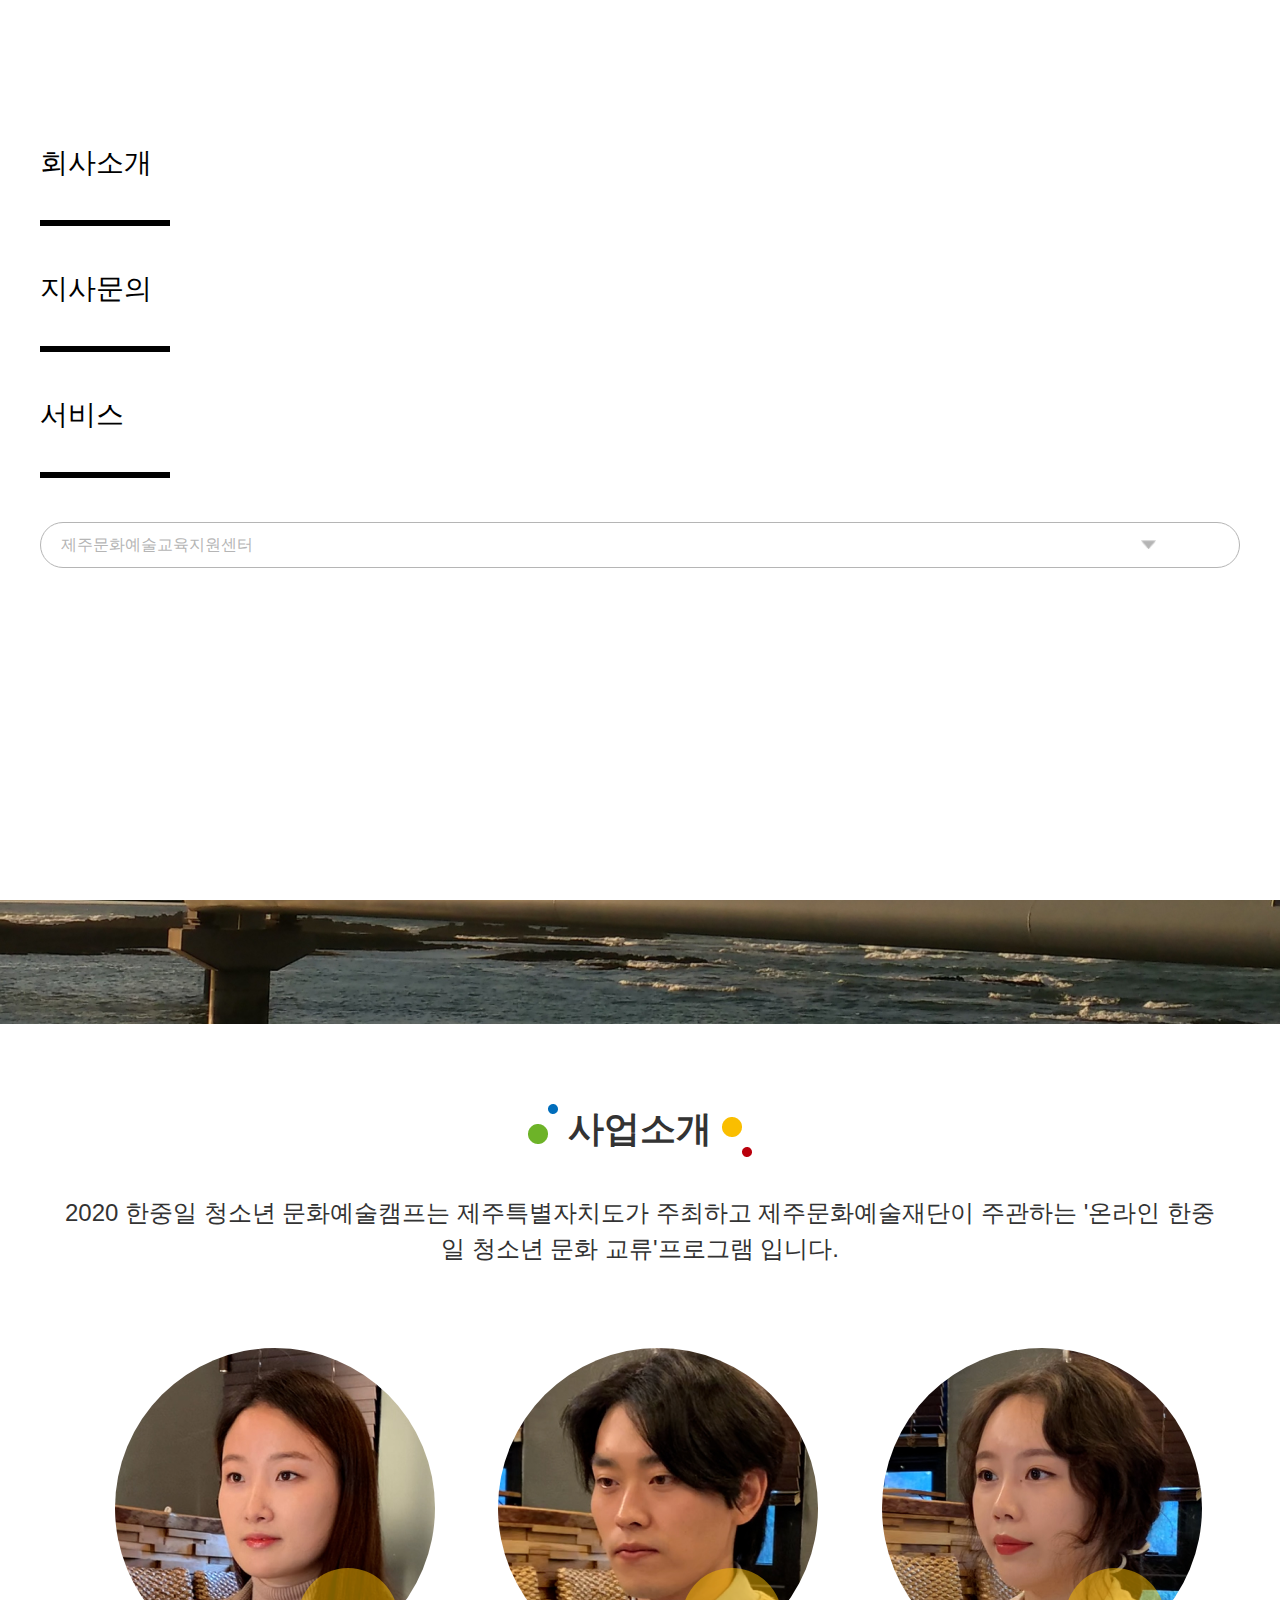
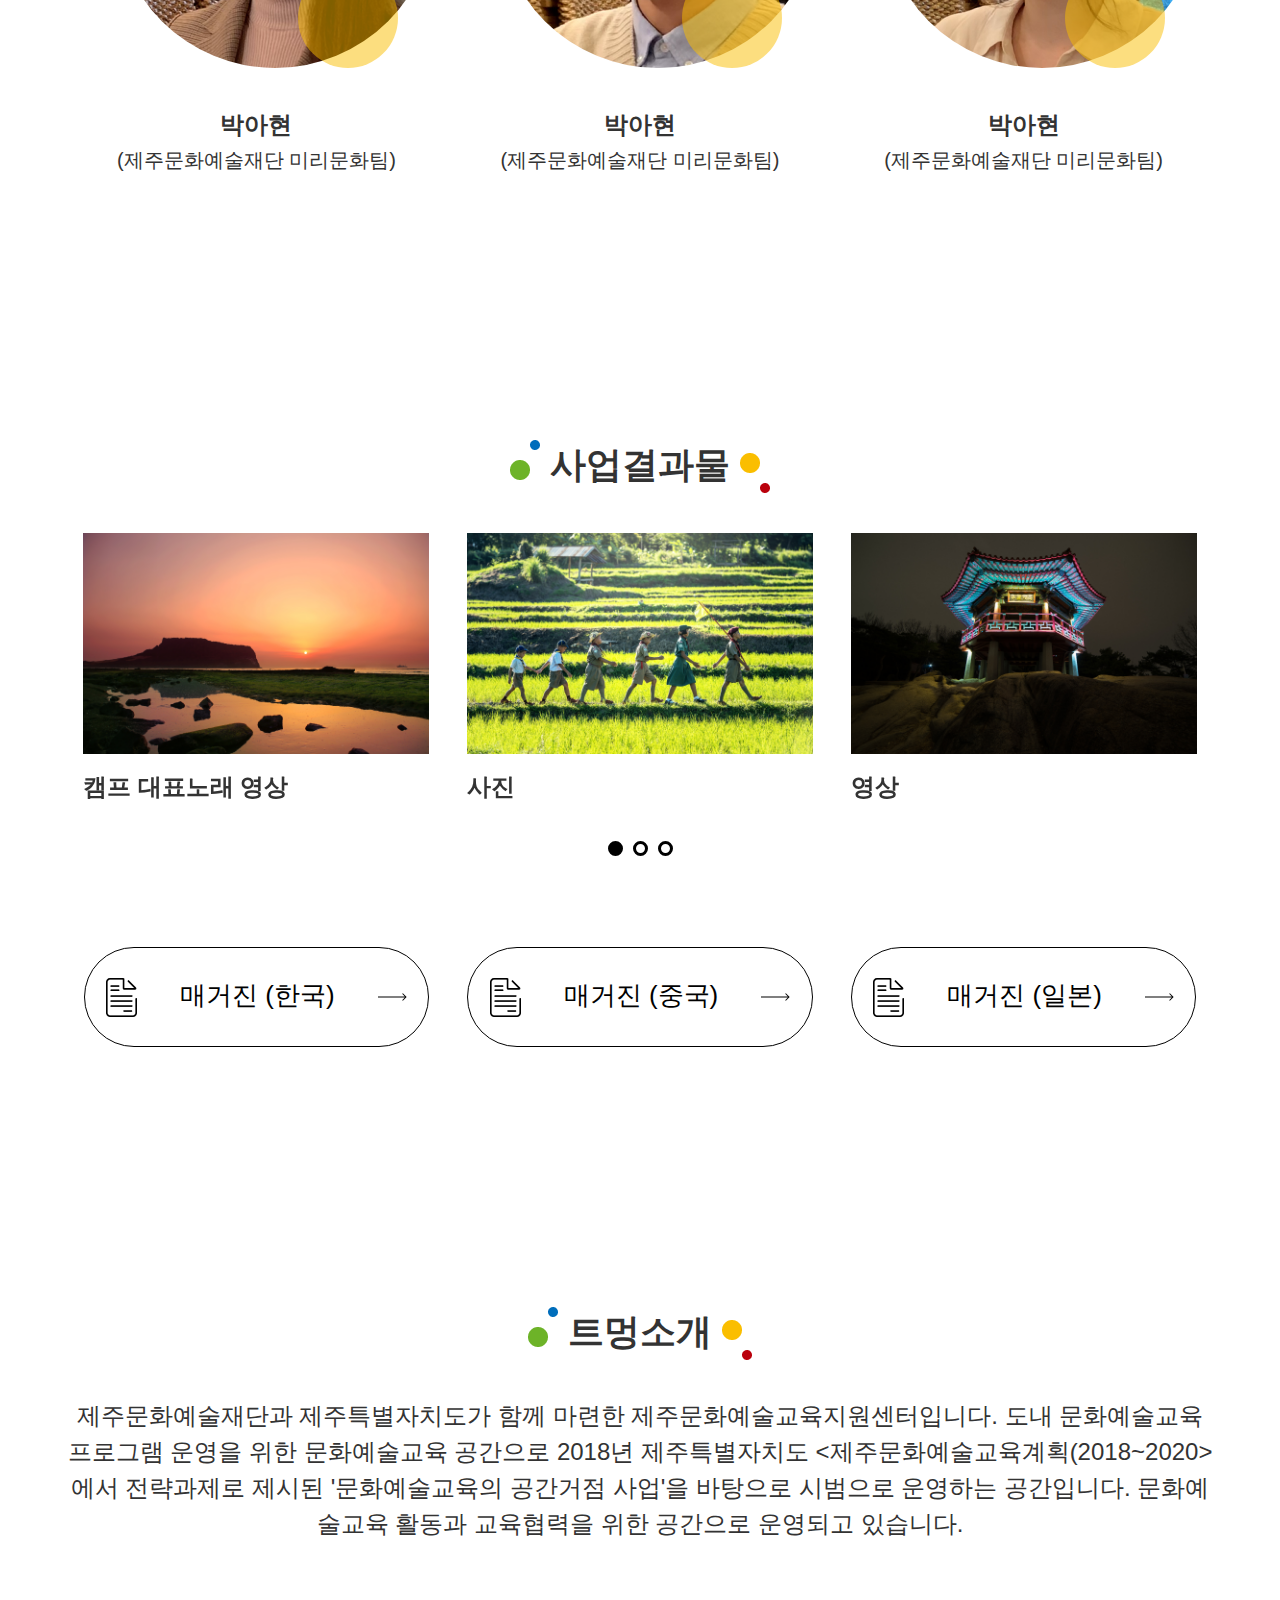
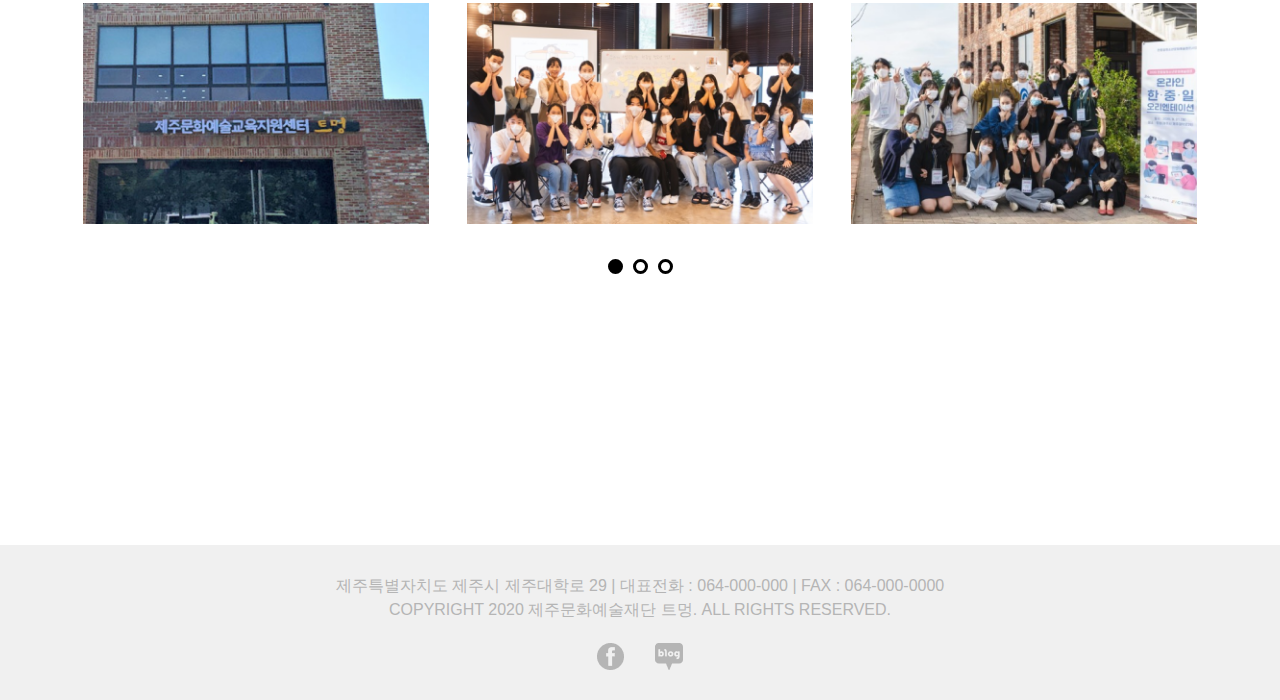
==== index.html @ f9956b37 "first commit" ====
<!DOCTYPE html>
<html lang="en">

<head>
  <meta charset="utf-8" />
  <meta content="width=device-width, initial-scale=1.0" name="viewport" />

  <title>JFAC</title>
  <meta name="title" content="JFAC" />
  <meta name="description" content="제주 청소년 문화예술캠프" />
  <meta name="keyword" content="" />
  <meta name="author" content="" />
  <meta name="og:title" content="JFAC" />
  <meta name="og:description" content="제주 청소년 문화예술캠프" />
  <meta name="og:image" content="assets/" />

  <!-- Favicons -->
  <link href="assets/img/favicon.ico" rel="icon" />
  <link href="assets/img/favicon.ico" rel="apple-touch-icon" />

  <!-- font icon -->
  <link rel="stylesheet" href="assets/font-awesome-4.7.0/css/font-awesome.min.css" />

  <!-- CSS File -->
  <link href="assets/css/common.css" rel="stylesheet" />
  <link href="assets/css/style.css" rel="stylesheet" />
  <link href="assets/slick/slick.css" rel="stylesheet" />

</head>

<body>
  <main id="main">
    <!-- ======= Header ======= -->
    <header id="header" class="">
      <div class="container">
        <div class="logo">
          <h1>
            <a href="index.html" class="off"><img src="assets/img/logo_white.png" alt="logo" /></a>
            <a href="index.html" class="on"><img src="assets/img/logo_color.png" alt="color-logo" /></a>
          </h1>
        </div>
        <nav class="nav-menu">
          <ul>
            <li><a href="#section01">회사소개</a></li>
            <li><a href="#section02">지사문의</a></li>
            <li><a href="#section03">서비스</a></li>
          </ul>
        </nav>
        <form action="">
          <select class="select-menu" onchange="if(this.value) location.href=(this.value);">
            <option value="http://artreach.or.kr">제주문화예술교육지원센터</option>
            <option value="http://artreach.or.kr">제주문화예술교육지원센터</option>
          </select>
        </form>
      </div>
    </header>
    <!-- End header -->

    <!-- mobile menu -->

    <div class="mobile-btns">
      <button class="menu-btn">
        <img src="assets/img/menu_w.png" alt="menu-icon" class="off" />
        <img src="assets/img/menu_b.png" alt="menu-icon" class="on" />
      </button>
      <button id="close" class="close-btn"><img src="assets/img/close.png" alt="close" />
      </button>
    </div>

    <div class="mobile-nav">
      <nav class="nav-menu">
        <div class="menu-list"><a href="#section01">회사소개</a></div>
        <div class="menu-list"><a href="#section02">지사문의</a></div>
        <div class="menu-list"><a href="#section03">서비스</a></div>
      </nav>

      <form action="">
        <select class="select-menu" onchange="if(this.value) location.href=(this.value);">
          <option value="http://artreach.or.kr">제주문화예술교육지원센터</option>
          <option value="http://artreach.or.kr">제주문화예술교육지원센터</option>
        </select>
      </form>
    </div>
    <!-- End mobile menu -->

    <!-- visual -->
    <div class="visual">
      <div class="container">
        <h4>2020 한·중·일</h4>
        <h2>청소년 문화예술캠프 사업</h2>
        <p><img src="assets/img/scroll.png" alt="scroll" /></p>
      </div>
    </div>
    <!-- End visual -->

    <!-- ======= section01 ======= -->
    <div id="section01" class="section section01">
      <div class="container">
        <h2>사업소개</h2>
        <div class="txt">
          2020 한중일 청소년 문화예술캠프는 제주특별자치도가 주최하고 제주문화예술재단이 주관하는 '온라인 한중일 청소년 문화 교류'프로그램 입니다.
        </div>
        <div class="item-wrap">
          <div class="item" onclick="changeIframeUrl('https://www.youtube.com/embed/-2GBSu_0b50')">
            <div class="img"><img src="assets/img/img1.png" alt="img1" /></div>
            <div class="info">
              박아현
              <p>(제주문화예술재단 미리문화팀)</p>
            </div>
          </div>

          <div class="item" onclick="changeIframeUrl('https://www.youtube.com/embed/BmG2Usly8fY')">
            <div class="img"><img src="assets/img/img2.png" alt="img2" /></div>
            <div class="info">
              박아현
              <p>(제주문화예술재단 미리문화팀)</p>
            </div>
          </div>

          <div class="item" onclick="changeIframeUrl('https://www.youtube.com/embed/-2GBSu_0b50')">
            <div class="img"><img src="assets/img/img3.png" alt="img3" /></div>
            <div class="info">
              박아현
              <p>(제주문화예술재단 미리문화팀)</p>
            </div>
          </div>

        </div>
        <!-- End item-wrap -->
      </div>
      <!-- End container -->
      <div class="popup">
        <div class="container">
          <iframe src="https://www.youtube.com/embed/BmG2Usly8fY" frameborder="0"
            allow="accelerometer; autoplay; clipboard-write; encrypted-media; gyroscope; picture-in-picture"
            allowfullscreen id="main_frame"></iframe>
        </div>
      </div>
      <!-- End popup -->
    </div>

    <!-- ======= section02 ======= -->
    <div id="section02" class="section section02">
      <div class="container">
        <h2>사업결과물</h2>
        <div class="item-list">
          <div class="list">
            <div class="img"><img src="assets/img/img4.png" alt="img4" /></div>
            <div class="title">캠프 대표노래 영상</div>
          </div>

          <div class="list">
            <div class="img"><img src="assets/img/img5.png" alt="img5" /></div>
            <div class="title">사진</div>
          </div>

          <div class="list">
            <div class="img"><img src="assets/img/img6.png" alt="img6" /></div>
            <div class="title">영상</div>
          </div>

          <div class="list">
            <div class="img"><img src="assets/img/img4.png" alt="img4" /></div>
            <div class="title">캠프 대표노래 영상</div>
          </div>

          <div class="list">
            <div class="img"><img src="assets/img/img5.png" alt="img5" /></div>
            <div class="title">사진</div>
          </div>

          <div class="list">
            <div class="img"><img src="assets/img/img6.png" alt="img6" /></div>
            <div class="title">영상</div>
          </div>

          <div class="list">
            <div class="img"><img src="assets/img/img4.png" alt="img4" /></div>
            <div class="title">캠프 대표노래 영상</div>
          </div>

          <div class="list">
            <div class="img"><img src="assets/img/img5.png" alt="img5" /></div>
            <div class="title">사진</div>
          </div>

          <div class="list">
            <div class="img"><img src="assets/img/img6.png" alt="img6" /></div>
            <div class="title">영상</div>
          </div>
        </div>
        <!-- End item-list -->

        <div class="magazine-wrap">
          <div class="magazine">
            <a href="#" target="_blank">
              <img src="assets/img/Frame.png" alt="frame" />
              <span>매거진 (한국)</span>
              <img src="assets/img/arrow.png" alt="arrow" />
            </a>
          </div>
          <div class="magazine">
            <a href="#" target="_blank">
              <img src="assets/img/Frame.png" alt="frame" />
              <span>매거진 (중국)</span>
              <img src="assets/img/arrow.png" alt="arrow" />
            </a>
          </div>
          <div class="magazine">
            <a href="#" target="_blank">
              <img src="assets/img/Frame.png" alt="frame" />
              <span>매거진 (일본)</span>
              <img src="assets/img/arrow.png" alt="arrow" />
            </a>
          </div>
        </div>
        <!-- End magazine -->

      </div>
    </div>

    <!-- ======= section03 ======= -->
    <div id="section03" class="section section03">
      <div class="container">
        <h2>트멍소개</h2>
        <div class="txt">
          제주문화예술재단과 제주특별자치도가 함께 마련한 제주문화예술교육지원센터입니다. 도내 문화예술교육 프로그램 운영을 위한 문화예술교육 공간으로 2018년 제주특별자치도
          <제주문화예술교육계획(2018~2020>에서 전략과제로 제시된 '문화예술교육의 공간거점 사업'을 바탕으로 시범으로 운영하는 공간입니다. 문화예술교육 활동과 교육협력을 위한 공간으로 운영되고
            있습니다.
        </div>

        <div class="item-list list-wrap">
          <div class="list">
            <div class="img"><img src="assets/img/thumb01.png" alt="thumb01" /></div>
          </div>

          <div class="list">
            <div class="img"><img src="assets/img/thumb02.png" alt="thumb02" /></div>
          </div>

          <div class="list">
            <div class="img"><img src="assets/img/thumb03.png" alt="thumb03" /></div>
          </div>

          <div class="list">
            <div class="img"><img src="assets/img/thumb01.png" alt="thumb01" /></div>
          </div>

          <div class="list">
            <div class="img"><img src="assets/img/thumb02.png" alt="thumb02" /></div>
          </div>

          <div class="list">
            <div class="img"><img src="assets/img/thumb03.png" alt="thumb03" /></div>
          </div>

          <div class="list">
            <div class="img"><img src="assets/img/thumb01.png" alt="thumb01" /></div>
          </div>

          <div class="list">
            <div class="img"><img src="assets/img/thumb02.png" alt="thumb02" /></div>
          </div>

          <div class="list">
            <div class="img"><img src="assets/img/thumb03.png" alt="thumb03" /></div>
          </div>
        </div>
        <!-- End item-list -->
      </div>
    </div>

  </main>
  <!-- End #main -->
  <div id="top"><i class="fa fa-chevron-up" aria-hidden="true"></i></div>
  <!-- ======= Footer ======= -->
  <footer id="footer">
    <div class="container">
      <div class="foot-info">
        제주특별자치도 제주시 제주대학로 29 | 대표전화 : 064-000-000 | FAX : 064-000-0000<br />
        COPYRIGHT 2020 제주문화예술재단 트멍. ALL RIGHTS RESERVED.
      </div>

      <div class="sns-wrap">
        <a href="#" target="_blank"><img src="assets/img/facebook.png" alt="facebook" /></a>
        <a href="#" target="_blank"><img src="assets/img/blog.png" alt="blog" /></a>
      </div>
    </div>
  </footer>
  <!-- End Footer -->


  <!-- JS File -->
  <script src="https://ajax.googleapis.com/ajax/libs/jquery/2.1.1/jquery.min.js"></script>
  <script src="assets/js/jquery.easing.min.js"></script>
  <script src="assets/slick/slick.min.js"></script>
  <script src="assets/js/common.js"></script>

  <script>
    $('.popup').click(function () {
      $('.popup').hide();
    });

    $('.item .img').click(function () {
      $('.popup').show();
    });

    function changeIframeUrl(url) {
      document.getElementById("main_frame").src = url;
    }

    $('.item-list').slick({
      slidesToShow: 3,
      slidesToScroll: 3,
      dots: true,
      arrows: false
    })



  </script>

</body>

</html>
---- assets/css/common.css ----
/*--------------------------------------------------------------
# font
--------------------------------------------------------------*/
@font-face {
  font-family: "NotoSans";
  font-weight: 100;
  src: url(../font/NotoSansCJKkr-Thin.otf);
  src: url(../font/NotoSansCJKkr-Thin.eot?#iefix) format("embedded-opentype"),
    url(../font/NotoSansCJKkr-Thin.woff) format("woff"),
    url(../font/NotoSansCJKkr-Thin.ttf) format("truetype");
}
@font-face {
  font-family: "NotoSans";
  font-weight: normal;
  src: url(../font/NotoSansCJKkr-Regular.otf);
  src: url(../font/NotoSansCJKkr-Regular.eot?#iefix) format("embedded-opentype"),
    url(../font/NotoSansCJKkr-Regular.woff) format("woff"),
    url(../font/NotoSansCJKkr-Regular.ttf) format("truetype");
}
@font-face {
  font-family: "NotoSans";
  font-weight: 300;
  src: url(../font/NotoSansCJKkr-Medium.otf);
  src: url(../font/NotoSansCJKkr-Medium.eot?#iefix) format("embedded-opentype"),
    url(../font/NotoSansCJKkr-Medium.woff) format("woff"),
    url(../font/NotoSansCJKkr-Medium.ttf) format("truetype");
}
@font-face {
  font-family: "NotoSans";
  font-weight: 400;
  src: url(../font/NotoSansCJKkr-Light.otf);
  src: url(../font/NotoSansCJKkr-Light.eot?#iefix) format("embedded-opentype"),
    url(../font/NotoSansCJKkr-Light.woff) format("woff"),
    url(../font/NotoSansCJKkr-Light.ttf) format("truetype");
}
@font-face {
  font-family: "NotoSans";
  font-weight: 700;
  src: url(../font/NotoSansCJKkr-Bold.otf);
  src: url(../font/NotoSansCJKkr-Bold.eot?#iefix) format("embedded-opentype"),
    url(../font/NotoSansCJKkr-Bold.woff) format("woff"),
    url(../font/NotoSansCJKkr-Bold.ttf) format("truetype");
}
@font-face {
  font-family: "NotoSans";
  font-weight: 900;
  src: url(../font/NotoSansCJKkr-Black.otf);
  src: url(../font/NotoSansCJKkr-Black.eot?#iefix) format("embedded-opentype"),
    url(../font/NotoSansCJKkr-Black.woff) format("woff"),
    url(../font/NotoSansCJKkr-Black.ttf) format("truetype");
}

/*--------------------------------------------------------------
# General
--------------------------------------------------------------*/
html,
body,
div,
span,
applet,
object,
iframe,
h1,
h2,
h3,
h4,
h5,
h6,
p,
blockquote,
pre,
a,
abbr,
acronym,
address,
big,
cite,
code,
del,
dfn,
em,
img,
ins,
kbd,
q,
s,
samp,
small,
strike,
strong,
sub,
sup,
tt,
var,
b,
u,
i,
center,
dl,
dt,
dd,
ol,
ul,
li,
fieldset,
form,
label,
legend,
table,
caption,
tbody,
tfoot,
thead,
tr,
th,
td,
article,
aside,
canvas,
details,
embed,
figure,
figcaption,
footer,
header,
hgroup,
menu,
nav,
output,
ruby,
section,
summary,
time,
mark,
audio,
video {
  margin: 0;
  padding: 0;
  border: 0;
  font-size: 100%;
  font: inherit;
  vertical-align: baseline;
}
* {
  box-sizing: border-box;
}
body {
  font-family: "NotoSans", "Open Sans", sans-serif;
  font-weight: normal;
  color: #333;
}

a {
  color: #3498db;
  text-decoration: none;
}

a:hover {
  color: #5faee3;
  text-decoration: none;
}

h1,
h2,
h3,
h4,
h5,
h6 {
  font-family: "NotoSans", "Raleway", sans-serif;
}

input[type="text"] {
  font-family: Arial, Helvetica, sans-serif;
  -webkit-appearance: none;
  -moz-appearance: none;
  appearance: none;
  border-radius: 0;
  border: 1px solid #ccc;
  background-color: #f6f6f6;
}
input:focus {
  outline: none;
}
select {
  font-family: "NotoSans", Arial, Helvetica, sans-serif;
  -webkit-appearance: none;
  -moz-appearance: none;
  appearance: none;
  border-radius: 0;
  border: 1px solid #ccc;
  background-color: #f6f6f6;
}
select:focus {
  outline: none;
}
li {
  list-style: none;
}
#top {
  position: fixed;
  bottom: 20px;
  right: 20px;
  width: 50px;
  height: 50px;
  line-height: 46px;
  border: 2px solid #333;
  color: #333;
  text-align: center;
  font-size: 15px;
  z-index: 1;
  background: rgba(255, 255, 255, 0.5);
  cursor: pointer;
}
#top:hover {
  border-color: #006dbb;
  background: #006dbb;
  color: #fff;
}
/* Header */
#header {
  width: 100%;
  height: 100px;
  position: fixed;
  left: 0;
  top: 0;
  transition: all 0.5s;
  z-index: 3;
  border-bottom: 1px solid rgba(255, 255, 255, 0.5);
}
#header.small {
  border-bottom: 1px solid #e6e6e6;
  background-color: #fff;
}

#header .container {
  width: 100%;
  max-width: 1440px;
  height: 100%;
  margin: auto;
  padding: 0 24px;
  box-sizing: border-box;
  display: flex;
  justify-content: space-between;
  align-items: center;
}
#header .container .logo {
  transition: all 0.5s;
}
#header .container .logo .off {
  display: block;
}
#header .container .logo .on {
  display: none;
}
#header.small .container .logo .off {
  display: none;
}
#header.small .container .logo .on {
  display: block;
}
#header .container .nav-menu {
  position: absolute;
  left: 50%;
  transform: translateX(-50%);
}
#header .container .nav-menu ul {
  display: flex;
}
#header .container .nav-menu a {
  position: relative;
  font-size: 20px;
  color: #fff;
  padding: 0 35px;
}
#header.small .container .nav-menu a {
  color: #000;
}
#header .container .nav-menu li.active a {
  font-weight: 700;
}
#header .container .nav-menu li.active a:after {
  display: block;
  clear: both;
  content: "";
  width: 100%;
  height: 6px;
  background-color: #010101;
  position: absolute;
  top: 55px;
  left: 0;
}

#header .container .select-menu {
  width: 260px;
  height: 46px;
  border-radius: 30px;
  box-sizing: border-box;
  border: 1px solid #fff;
  padding: 0 20px;
  color: #fff;
  font-size: 16px;
  background: url(../img/down.png) no-repeat;
  background-position: 93% 50%;
  background-color: transparent;
  background-size: 15px;
}
#header.small .container .select-menu {
  border: 1px solid #b5b5b5;
  color: #b5b5b5;
  background-image: url(../img/down-gray.png);
}

.mobile-btns {
  position: absolute;
  right: 0;
  top: 0;
  z-index: 3;
}
.mobile-btns button {
  background: transparent;
  border: none;
}
.mobile-btns .close-btn {
  display: none;
}

.menu-wrap {
  display: none;
}
.mobile-nav {
  /* display: none; */
  position: relative;
  width: 100%;
  height: 100%;
  background: rgba(255, 255, 255, 1);
  position: fixed;
  left: 0;
  top: 0;
  z-index: 3;
  box-sizing: border-box;
  padding: 144px 40px 0;
}
.mobile-nav .nav-menu .menu-list {
  width: 45%;
  max-width: 130px;
  margin-bottom: 44px;
  padding-bottom: 38px;
  border-bottom: 6px solid #010101;
}
.mobile-nav .nav-menu a {
  font-size: 28px;
  color: #000;
}
.mobile-nav .select-menu {
  width: 100%;
  height: 46px;
  border-radius: 30px;
  box-sizing: border-box;
  border: 1px solid #b5b5b5;
  padding: 0 20px;
  color: #b5b5b5;
  font-size: 16px;
  background: url(../img/down-gray.png) no-repeat;
  background-position: 93% 50%;
  background-color: transparent;
  background-size: 15px;
}

/* End Header */
/* Footer */
#footer {
  width: 100%;
  background: #f0f0f0;
  padding: 30px 0 25px;
}
#footer .container {
  width: 85%;
  margin: auto;
  text-align: center;
}
#footer .container .foot-info {
  font-size: 16px;
  color: #b5b5b5;
  margin-bottom: 20px;
  line-height: 24px;
}
.sns-wrap a {
  margin-right: 27px;
}
.sns-wrap a:last-child {
  margin-right: 0;
}
.sns-wrap a img {
  height: 27px;
}
/* End Footer */

@media (max-width: 1000px) {
  #header .container .nav-menu {
    display: none;
  }
  #header.small .container .select-menu {
    display: none;
  }
  .mobile-nav {
    display: block;
  }
}
---- assets/css/style.css ----
/* visual */
.visual {
  position: relative;
  width: 100%;
  background: url(../img/visual.png) no-repeat center;
  background-size: cover;
  height: 1024px;
}
.visual .container {
  width: 100%;
  position: absolute;
  left: 0;
  top: 50%;
  transform: translateY(-50%);
  text-align: center;
}
.visual .container h4 {
  color: #fff;
  font-size: 50px;
  line-height: 74px;
}
.visual .container h2 {
  color: #fff;
  font-size: 70px;
  font-weight: 700;
  line-height: 104px;
  margin-bottom: 30px;
}
/* End visual */
/* section */
.section {
  width: 100%;
  position: relative;
}
.section .container {
  width: 90%;
  max-width: 1440px;
  margin: auto;
  padding: 80px 0 180px;
}
.section .container h2 {
  position: relative;
  width: fit-content;
  font-size: 36px;
  font-weight: 700;
  text-align: center;
  line-height: 53px;
  margin: 0 auto 40px;
}
.section .container h2:before {
  clear: both;
  content: "";
  display: block;
  width: 30px;
  height: 40px;
  background: url(../img/icon-left.png) no-repeat;
  background-size: 30px;
  position: absolute;
  left: -40px;
  top: 0;
}
.section .container h2:after {
  clear: both;
  content: "";
  display: block;
  width: 30px;
  height: 40px;
  background: url(../img/icon-right.png) no-repeat;
  background-size: 30px;
  position: absolute;
  right: -40px;
  bottom: 0;
}
.section .container .txt {
  width: 100%;
  text-align: center;
  font-size: 24px;
  line-height: 36px;
}
.item-wrap {
  font-size: 0;
  text-align: center;
  margin-top: 79px;
}
.item-wrap .item {
  position: relative;
  display: inline-block;
  width: 33.3%;
  padding: 0 50px;
  text-align: center;
}
.item-wrap .item .img {
  position: relative;
  width: 320px;
  height: 320px;
  border-radius: 50%;
  overflow: hidden;
  cursor: pointer;
  margin-bottom: 40px;
}
.item-wrap .item:before {
  display: block;
  clear: both;
  content: "";
  width: 100px;
  height: 100px;
  background: rgba(250, 190, 0, 0.5);
  border-radius: 50%;
  position: absolute;
  right: 50px;
  top: 220px;
  z-index: 1;
}
.item-wrap .item .img:hover:after {
  display: block;
  clear: both;
  content: "";
  width: 100%;
  height: 100%;
  background: url(../img/play.png) no-repeat center;
  background-size: 100px;
  background-color: rgba(0, 0, 0, 0.5);
  position: absolute;
  left: 0;
  top: 0;
}
.item-wrap .item .img img {
  width: 100%;
  height: 100%;
  object-fit: cover;
}
.item-wrap .item .info {
  font-size: 24px;
  font-weight: 700;
  line-height: 36px;
}
.item-wrap .item .info p {
  font-size: 20px;
  font-weight: normal;
}
.popup {
  width: 100%;
  height: 100%;
  position: fixed;
  left: 0;
  top: 0;
  background: rgba(0, 0, 0, 0.5);
  z-index: 4;
  display: none;
  transition: all 0.5s;
}
.popup .container {
  width: 720px;
  height: 480px;
  position: absolute;
  left: 50%;
  top: 50%;
  transform: translate(-50%, -50%);
  padding: 0;
}
.popup .container iframe {
  width: 100%;
  height: 100%;
}

.item-list .list {
  padding: 0 19px;
  cursor: pointer;
}
.item-list .list:focus {
  outline: none;
}
.item-list .list .img {
  width: 100%;
}
.item-list .list .img img {
  width: 100%;
}
.item-list .list .title {
  font-size: 24px;
  font-weight: 700;
  line-height: 36px;
  margin-top: 16px;
}
.slick-dots {
  font-size: 0;
  text-align: center;
  margin: 35px auto 91px;
}
.slick-dots li {
  display: inline-block;
  width: 15px;
  height: 15px;
  border-radius: 50%;
  box-sizing: border-box;
  border: 3px solid #000;
  cursor: pointer;
  margin-right: 10px;
}
.slick-dots li:last-child {
  margin-right: 0;
}
.slick-dots li.slick-active {
  background-color: #000;
}
.slick-dots li button {
  background-color: transparent;
  border: none;
  font-size: 0;
}
.slick-dots li button:focus {
  outline: none;
}
.magazine-wrap {
  font-size: 0;
  text-align: center;
}
.magazine {
  display: inline-block;
  width: 33.3%;
  padding: 0 19px;
}
.magazine a {
  display: flex;
  justify-content: space-around;
  align-items: center;
  width: 100%;
  height: 100px;
  line-height: 99px;
  box-sizing: border-box;
  border-radius: 50px;
  border: 1px solid #000;
  font-size: 26px;
  color: #000;
}

.list-wrap {
  margin-top: 59px;
}

@media (max-width: 1024px) {
  .section > .container {
    padding-bottom: 120px;
  }
  .section .container .txt {
    font-size: 20px;
  }
  .item-wrap .item {
    padding: 0 20px;
  }
  .item-wrap .item:before {
    top: 167px;
    right: 20px;
  }
  .item-wrap .item .img {
    width: 100%;
    height: 267px;
  }
  .magazine a {
    padding: 0 20px;
    font-size: 24px;
  }
  .magazine a img {
    width: 25px;
  }
  .item-list .list {
    padding: 0 15px;
  }
  .item-list .list .title {
    font-size: 22px;
  }
}
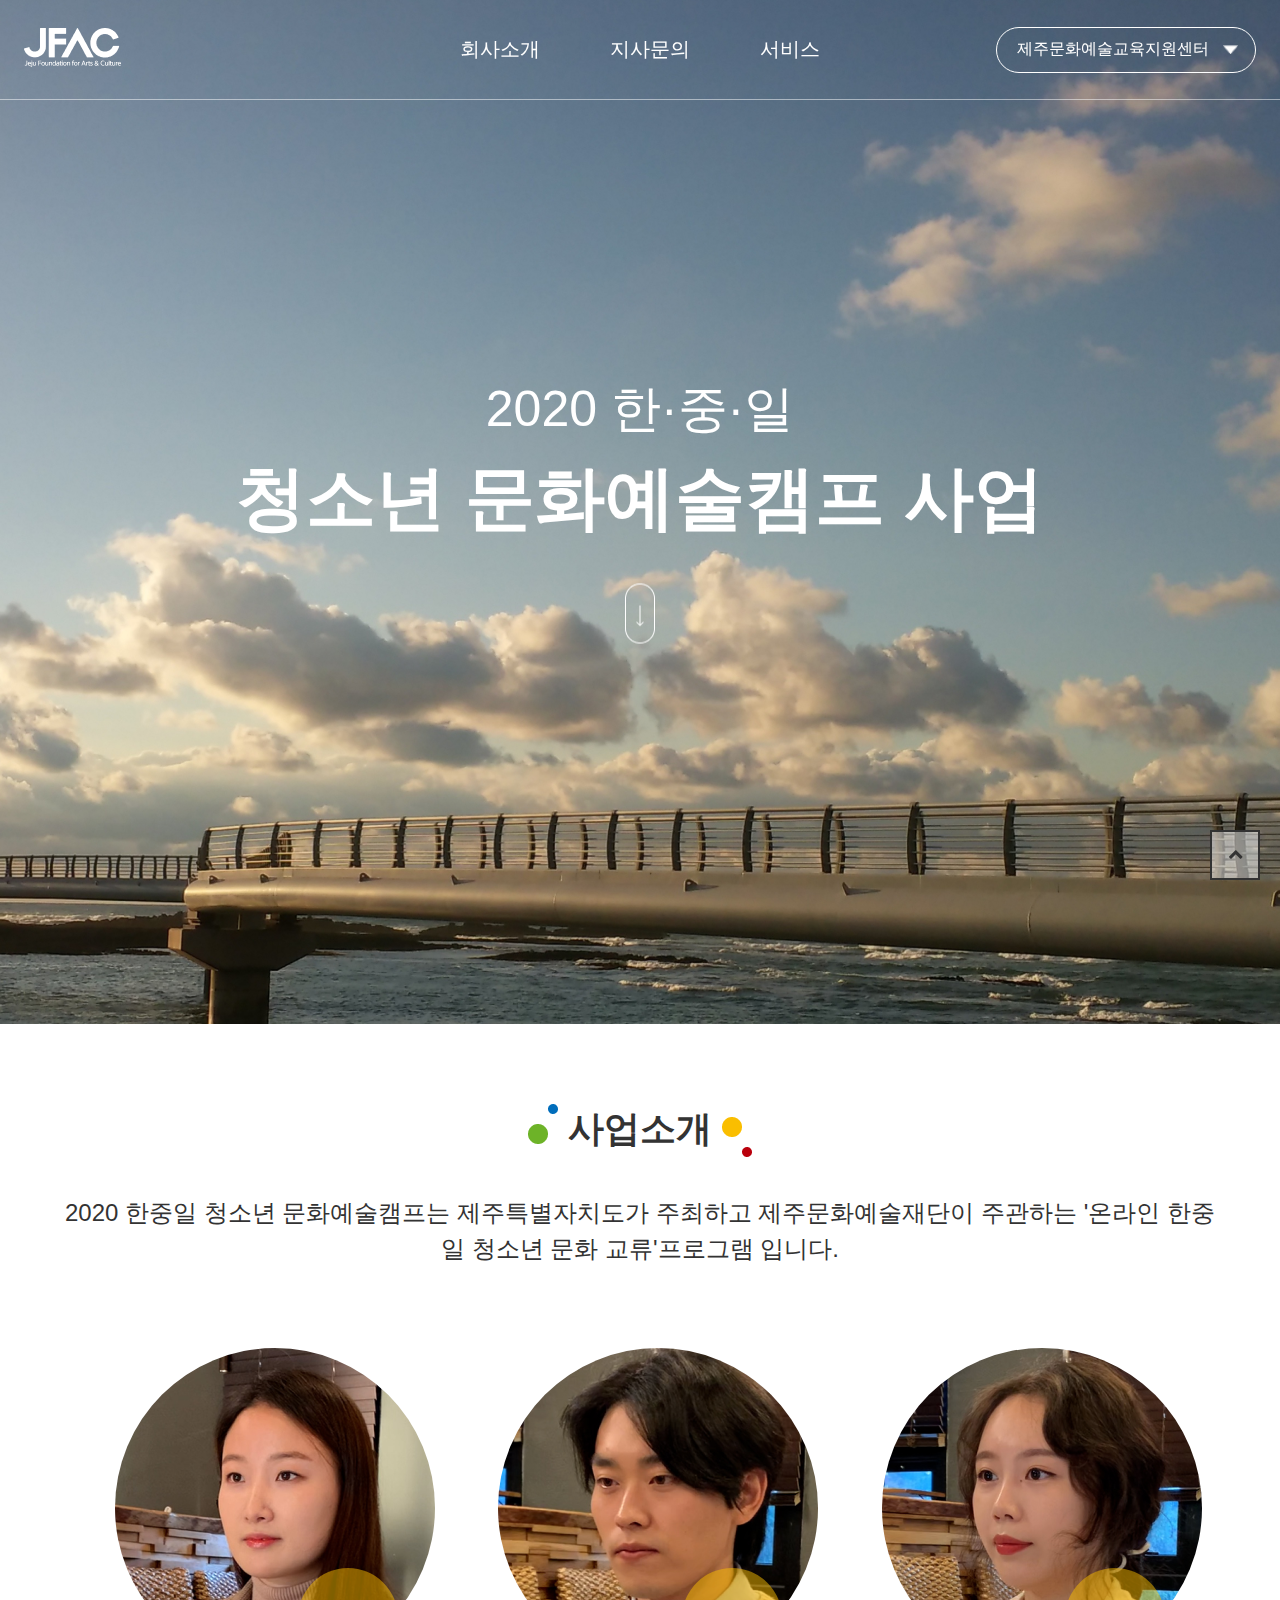
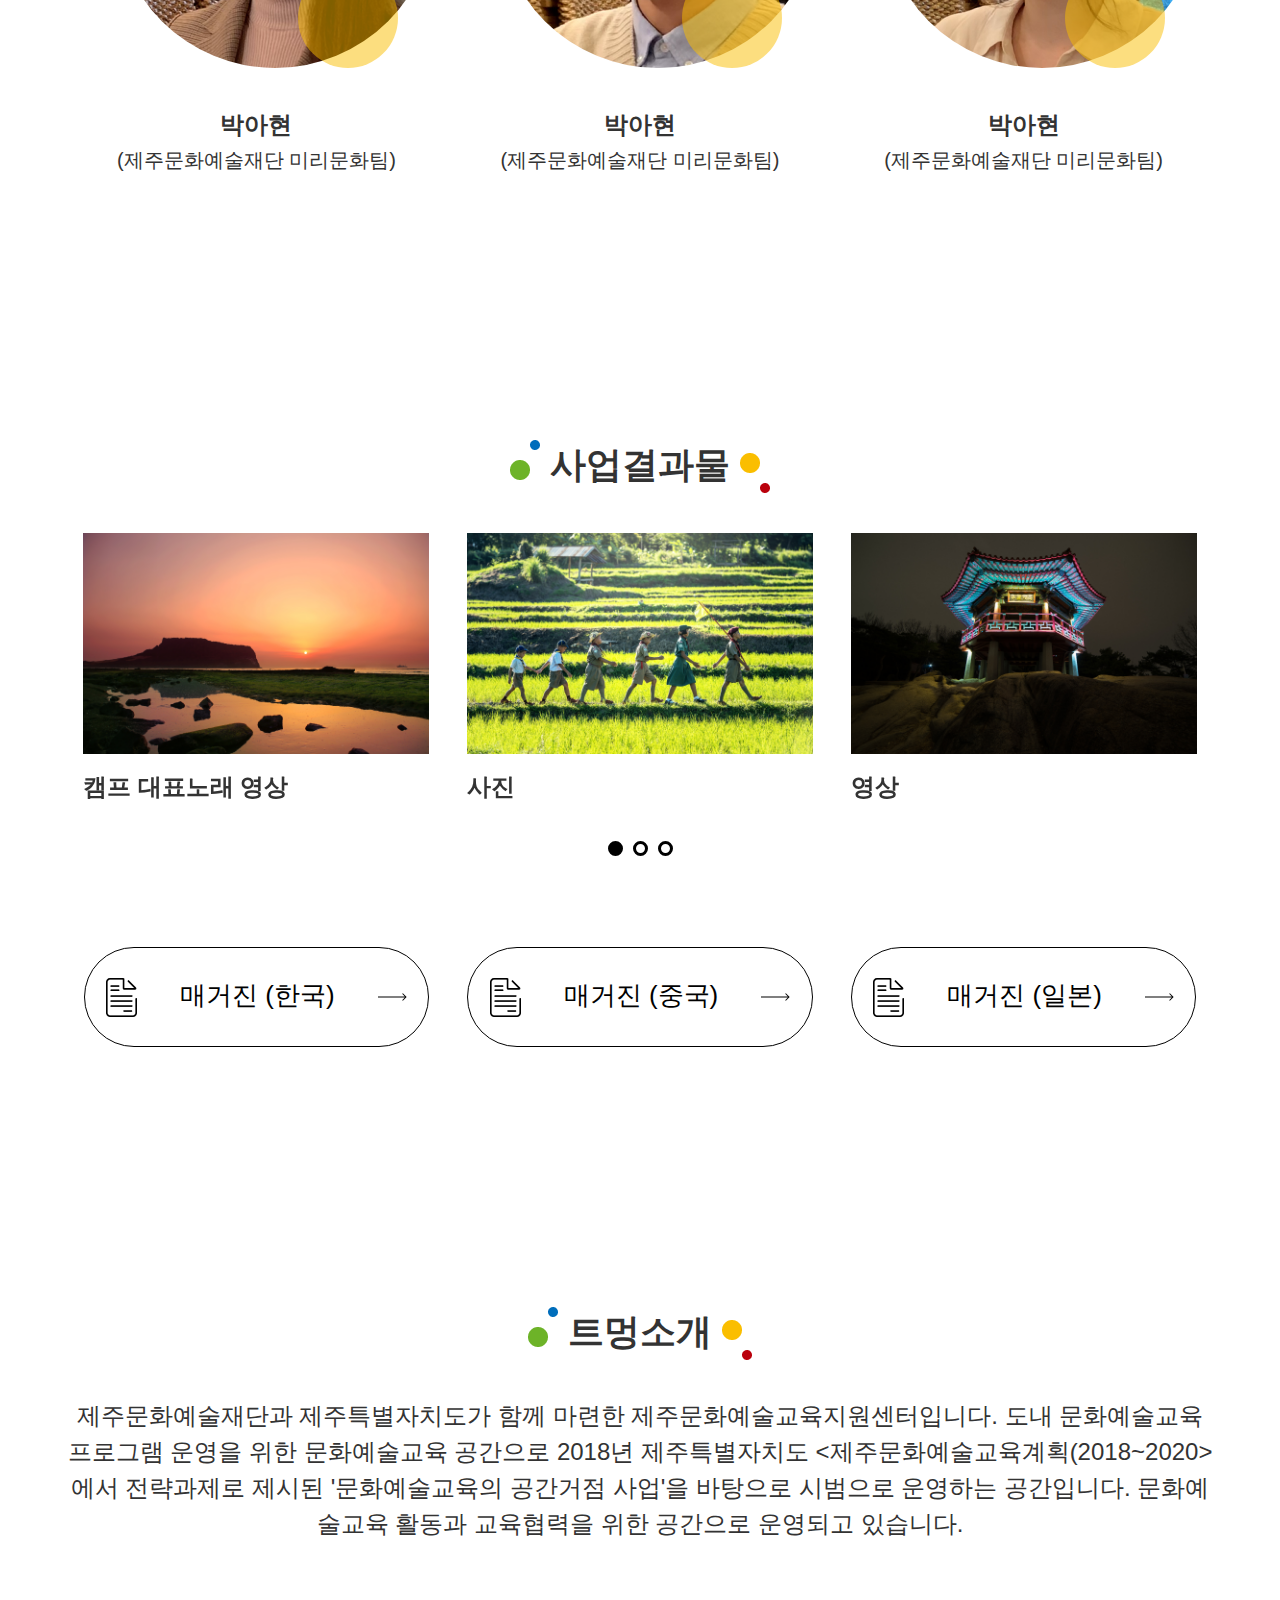
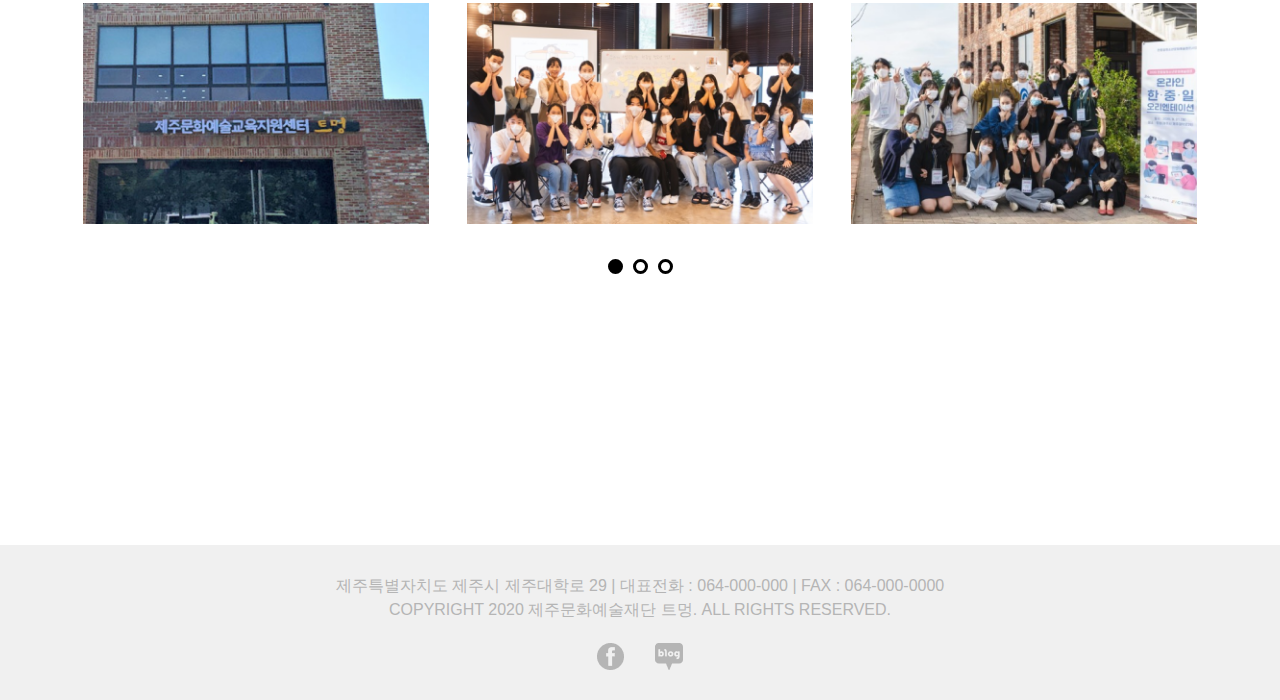
==== commit a90115cb: "." ====
--- a/index.html
+++ b/index.html
@@ -69,9 +69,11 @@
 
     <div class="mobile-nav">
       <nav class="nav-menu">
-        <div class="menu-list"><a href="#section01">회사소개</a></div>
-        <div class="menu-list"><a href="#section02">지사문의</a></div>
-        <div class="menu-list"><a href="#section03">서비스</a></div>
+        <ul>
+          <li class="menu-list"><a href="index.html#section01">회사소개</a></li>
+          <li class="menu-list"><a href="#section02">지사문의</a></li>
+          <li class="menu-list"><a href="#section03">서비스</a></li>
+        </ul>
       </nav>
 
       <form action="">
--- a/assets/css/common.css
+++ b/assets/css/common.css
@@ -311,15 +311,28 @@
 }
 
 .mobile-btns {
-  position: absolute;
-  right: 0;
-  top: 0;
-  z-index: 3;
+  position: fixed;
+  right: 20px;
+  top: 40px;
+  z-index: 4;
+  display: none;
 }
 .mobile-btns button {
   background: transparent;
   border: none;
 }
+.mobile-btns .off {
+  display: block;
+}
+.mobile-btns .on {
+  display: none;
+}
+.mobile-btns.small .off {
+  display: none;
+}
+.mobile-btns.small .on {
+  display: block;
+}
 .mobile-btns .close-btn {
   display: none;
 }
@@ -328,7 +341,7 @@
   display: none;
 }
 .mobile-nav {
-  /* display: none; */
+  display: none;
   position: relative;
   width: 100%;
   height: 100%;
@@ -352,7 +365,7 @@
   color: #000;
 }
 .mobile-nav .select-menu {
-  width: 100%;
+  width: 90%;
   height: 46px;
   border-radius: 30px;
   box-sizing: border-box;
@@ -361,9 +374,13 @@
   color: #b5b5b5;
   font-size: 16px;
   background: url(../img/down-gray.png) no-repeat;
-  background-position: 93% 50%;
+  background-position: 97% 50%;
   background-color: transparent;
   background-size: 15px;
+  position: absolute;
+  left: 50%;
+  bottom: 5%;
+  transform: translateX(-50%);
 }
 
 /* End Header */
@@ -399,10 +416,10 @@
   #header .container .nav-menu {
     display: none;
   }
-  #header.small .container .select-menu {
+  #header .container .select-menu {
     display: none;
   }
-  .mobile-nav {
+  .mobile-btns {
     display: block;
   }
 }
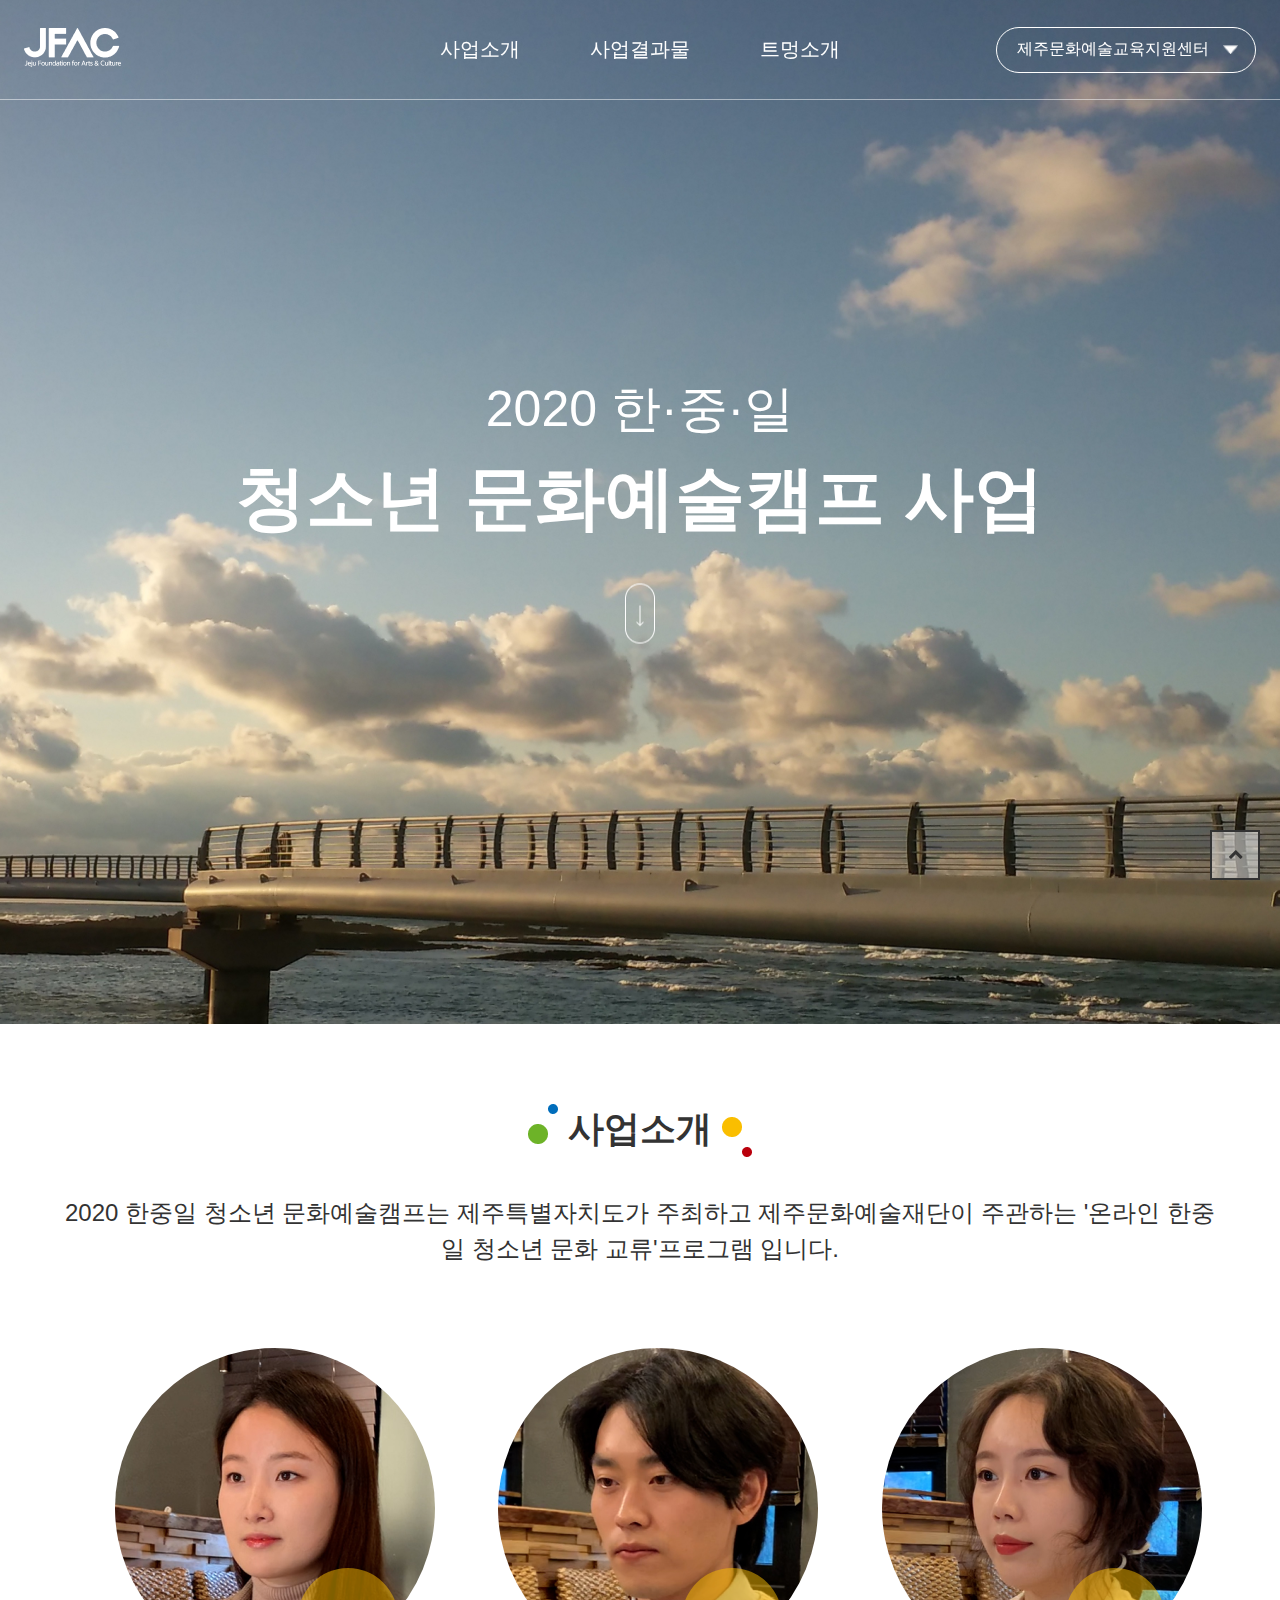
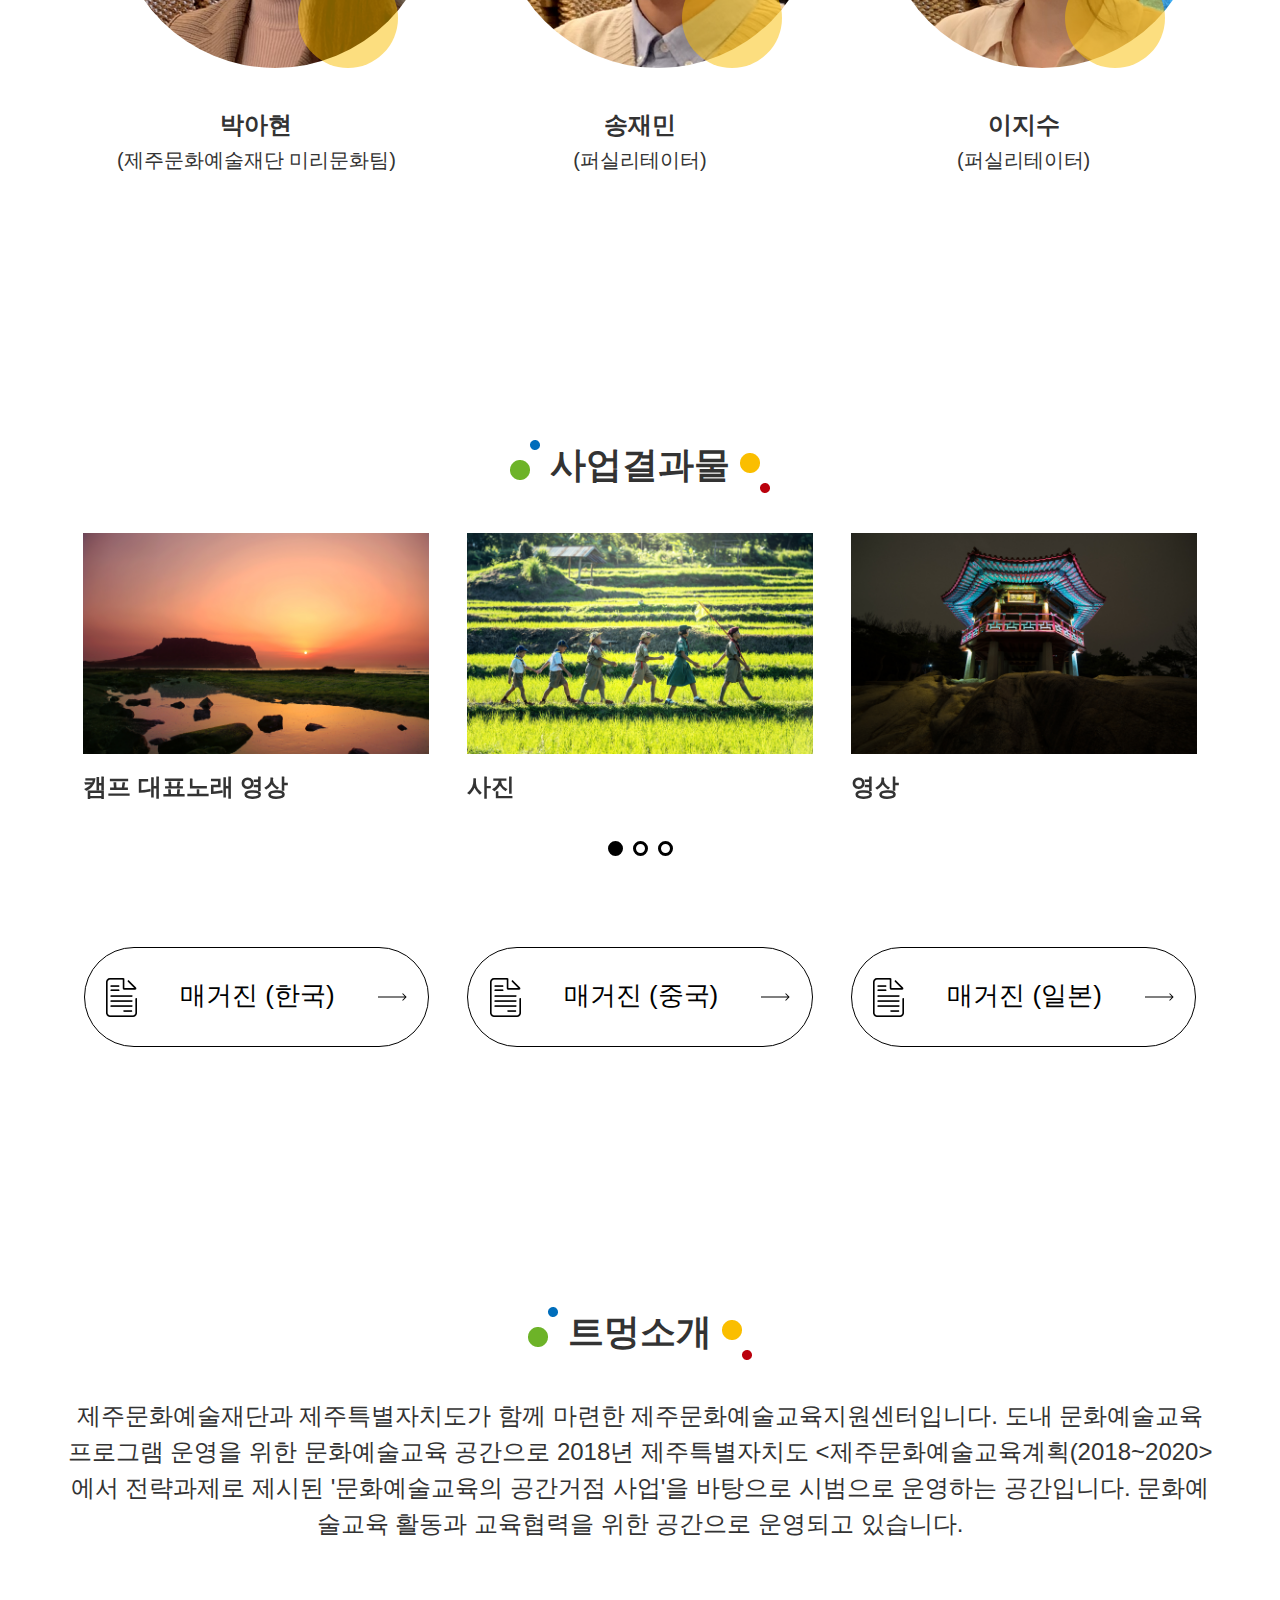
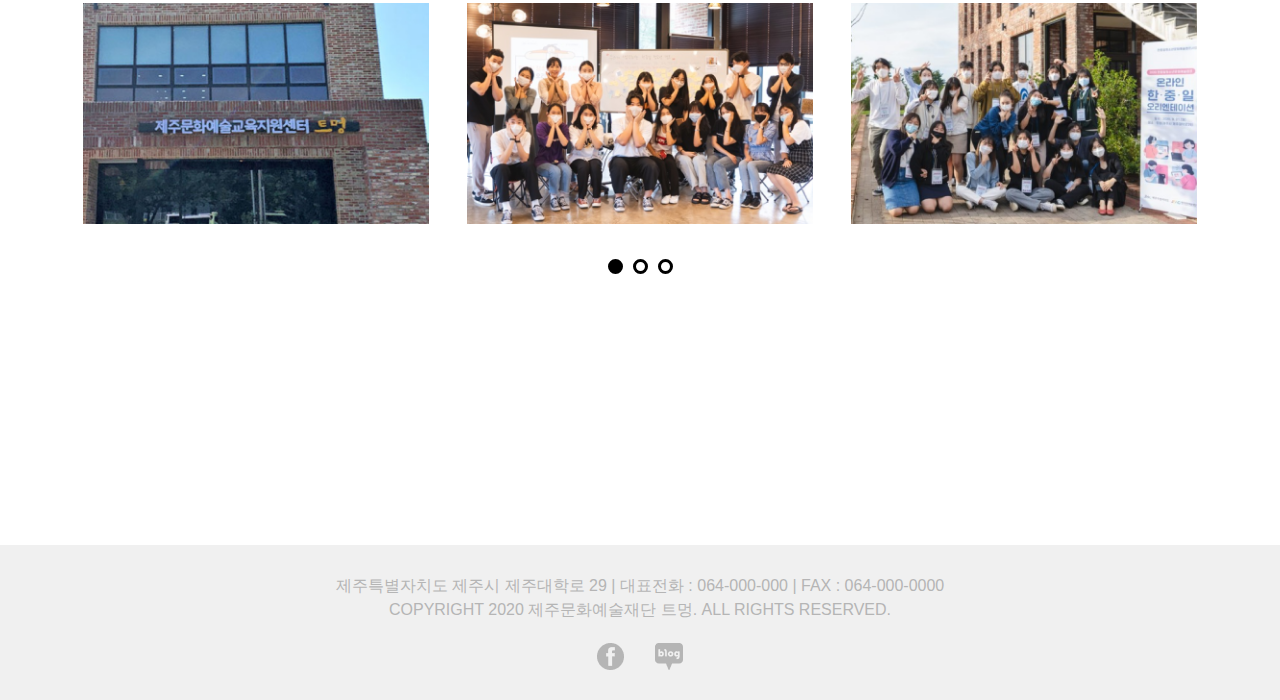
==== commit e9c4bfdb: "update code" ====
--- a/index.html
+++ b/index.html
@@ -41,9 +41,9 @@
         </div>
         <nav class="nav-menu">
           <ul>
-            <li><a href="#section01">회사소개</a></li>
-            <li><a href="#section02">지사문의</a></li>
-            <li><a href="#section03">서비스</a></li>
+            <li><a href="#section01">사업소개</a></li>
+            <li><a href="#section02">사업결과물</a></li>
+            <li><a href="#section03">트멍소개</a></li>
           </ul>
         </nav>
         <form action="">
@@ -70,9 +70,9 @@
     <div class="mobile-nav">
       <nav class="nav-menu">
         <ul>
-          <li class="menu-list"><a href="index.html#section01">회사소개</a></li>
-          <li class="menu-list"><a href="#section02">지사문의</a></li>
-          <li class="menu-list"><a href="#section03">서비스</a></li>
+          <li class="menu-list"><a href="index.html#section01">사업소개</a></li>
+          <li class="menu-list"><a href="#section02">사업결과물</a></li>
+          <li class="menu-list"><a href="#section03">트멍소개</a></li>
         </ul>
       </nav>
 
@@ -114,16 +114,16 @@
           <div class="item" onclick="changeIframeUrl('https://www.youtube.com/embed/BmG2Usly8fY')">
             <div class="img"><img src="assets/img/img2.png" alt="img2" /></div>
             <div class="info">
-              박아현
-              <p>(제주문화예술재단 미리문화팀)</p>
+              송재민
+              <p>(퍼실리테이터)</p>
             </div>
           </div>
 
           <div class="item" onclick="changeIframeUrl('https://www.youtube.com/embed/-2GBSu_0b50')">
             <div class="img"><img src="assets/img/img3.png" alt="img3" /></div>
             <div class="info">
-              박아현
-              <p>(제주문화예술재단 미리문화팀)</p>
+              이지수
+              <p>(퍼실리테이터)</p>
             </div>
           </div>
 
@@ -315,7 +315,16 @@
       slidesToShow: 3,
       slidesToScroll: 3,
       dots: true,
-      arrows: false
+      arrows: false,
+      responsive: [
+        {
+          breakpoint: 480,
+          settings: {
+            slidesToShow: 1,
+            slidesToScroll: 1
+          }
+        }
+      ]
     })
 
 
--- a/assets/css/common.css
+++ b/assets/css/common.css
@@ -423,3 +423,24 @@
     display: block;
   }
 }
+@media (max-width: 480px) {
+  #header {
+    height: 68px;
+  }
+  #header .container .logo {
+    width: 83px;
+  }
+  #header .container .logo a img {
+    width: 100%;
+  }
+  .mobile-btns {
+    top: 25px;
+    right: 15px;
+  }
+
+  #footer .container .foot-info {
+    font-size: 12px;
+    line-height: 18px;
+    margin-bottom: 16px;
+  }
+}
--- a/assets/css/style.css
+++ b/assets/css/style.css
@@ -96,7 +96,7 @@
   border-radius: 50%;
   overflow: hidden;
   cursor: pointer;
-  margin-bottom: 40px;
+  margin: 0 auto 40px;
 }
 .item-wrap .item:before {
   display: block;
@@ -270,3 +270,166 @@
     font-size: 22px;
   }
 }
+
+@media (max-width: 768px) {
+  .visual .container h2 {
+    font-size: 60px;
+  }
+  .visual .container h4 {
+    font-size: 45px;
+  }
+  .item-wrap .item .img {
+    height: 190px;
+  }
+  .item-wrap .item:before {
+    top: 110px;
+    width: 80px;
+    height: 80px;
+  }
+  .item-list .list {
+    padding: 0 10px;
+  }
+  .item-list .list .title {
+    font-size: 20px;
+    line-height: 30px;
+  }
+  .magazine a {
+    display: block;
+    height: auto;
+    line-height: 2;
+    padding: 30px 20px 24px;
+  }
+  .magazine a span {
+    display: block;
+    width: 100%;
+  }
+  .magazine a img:last-child {
+    width: 28px;
+  }
+}
+
+@media (max-width: 480px) {
+  .visual {
+    height: 100vh;
+  }
+  .visual .container h4 {
+    font-size: 32px;
+  }
+  .visual .container h2 {
+    font-size: 40px;
+    width: 80%;
+    margin: auto;
+    line-height: 59px;
+  }
+  .visual .container p {
+    position: absolute;
+    left: 50%;
+    top: 330px;
+    transform: translateX(-50%);
+  }
+  .section > .container {
+    padding: 40px 0;
+  }
+  .section .container h2 {
+    font-size: 22px;
+    line-height: 36px;
+    margin-bottom: 20px;
+  }
+  .section .container h2:before {
+    width: 18px;
+    background-size: 18px;
+    left: -24px;
+  }
+  .section .container h2:after {
+    width: 18px;
+    background-size: 18px;
+    right: -24px;
+  }
+  .section .container .txt {
+    font-size: 14px;
+    line-height: 21px;
+  }
+  .item-wrap {
+    margin-top: 31px;
+  }
+  .item-wrap .item {
+    width: 100%;
+    padding: 0;
+    margin-bottom: 36px;
+  }
+  .item-wrap .item:before {
+    width: 43.75px;
+    height: 43.75px;
+    left: 100px;
+    bottom: 0;
+    top: 100px;
+  }
+  .item-wrap .item .img {
+    display: inline-block;
+    width: 140px;
+    height: 140px;
+    vertical-align: top;
+    margin-right: 38px;
+    margin-bottom: 0;
+  }
+  .item-wrap .item .info {
+    display: inline-block;
+    width: 50%;
+    text-align: left;
+    vertical-align: top;
+    font-size: 20px;
+    line-height: 30px;
+    margin-top: 30px;
+  }
+  .item-wrap .item .info p {
+    font-size: 16px;
+    line-height: 1.5;
+  }
+
+  .magazine {
+    padding: 0 4px;
+  }
+  .magazine a {
+    font-size: 14px;
+    border-radius: 30px;
+    padding: 30px 0 24px;
+  }
+}
+
+@media (max-width: 380px) {
+  .visual .container h2 {
+    width: 90%;
+  }
+  .visual .container p {
+    top: 310px;
+  }
+  .item-wrap .item .info {
+    width: 47%;
+  }
+}
+
+@media (max-width: 360px) {
+  .item-wrap .item .img {
+    margin-right: 30px;
+  }
+}
+
+@media (max-width: 320px) {
+  .visual .container h4 {
+    font-size: 28px;
+  }
+  .visual .container h2 {
+    font-size: 35px;
+    line-height: 49px;
+  }
+  .visual .container p {
+    top: 270px;
+  }
+
+  .item-wrap .item .img {
+    margin-right: 18px;
+  }
+  .item-wrap .item .info {
+    width: 45%;
+  }
+}
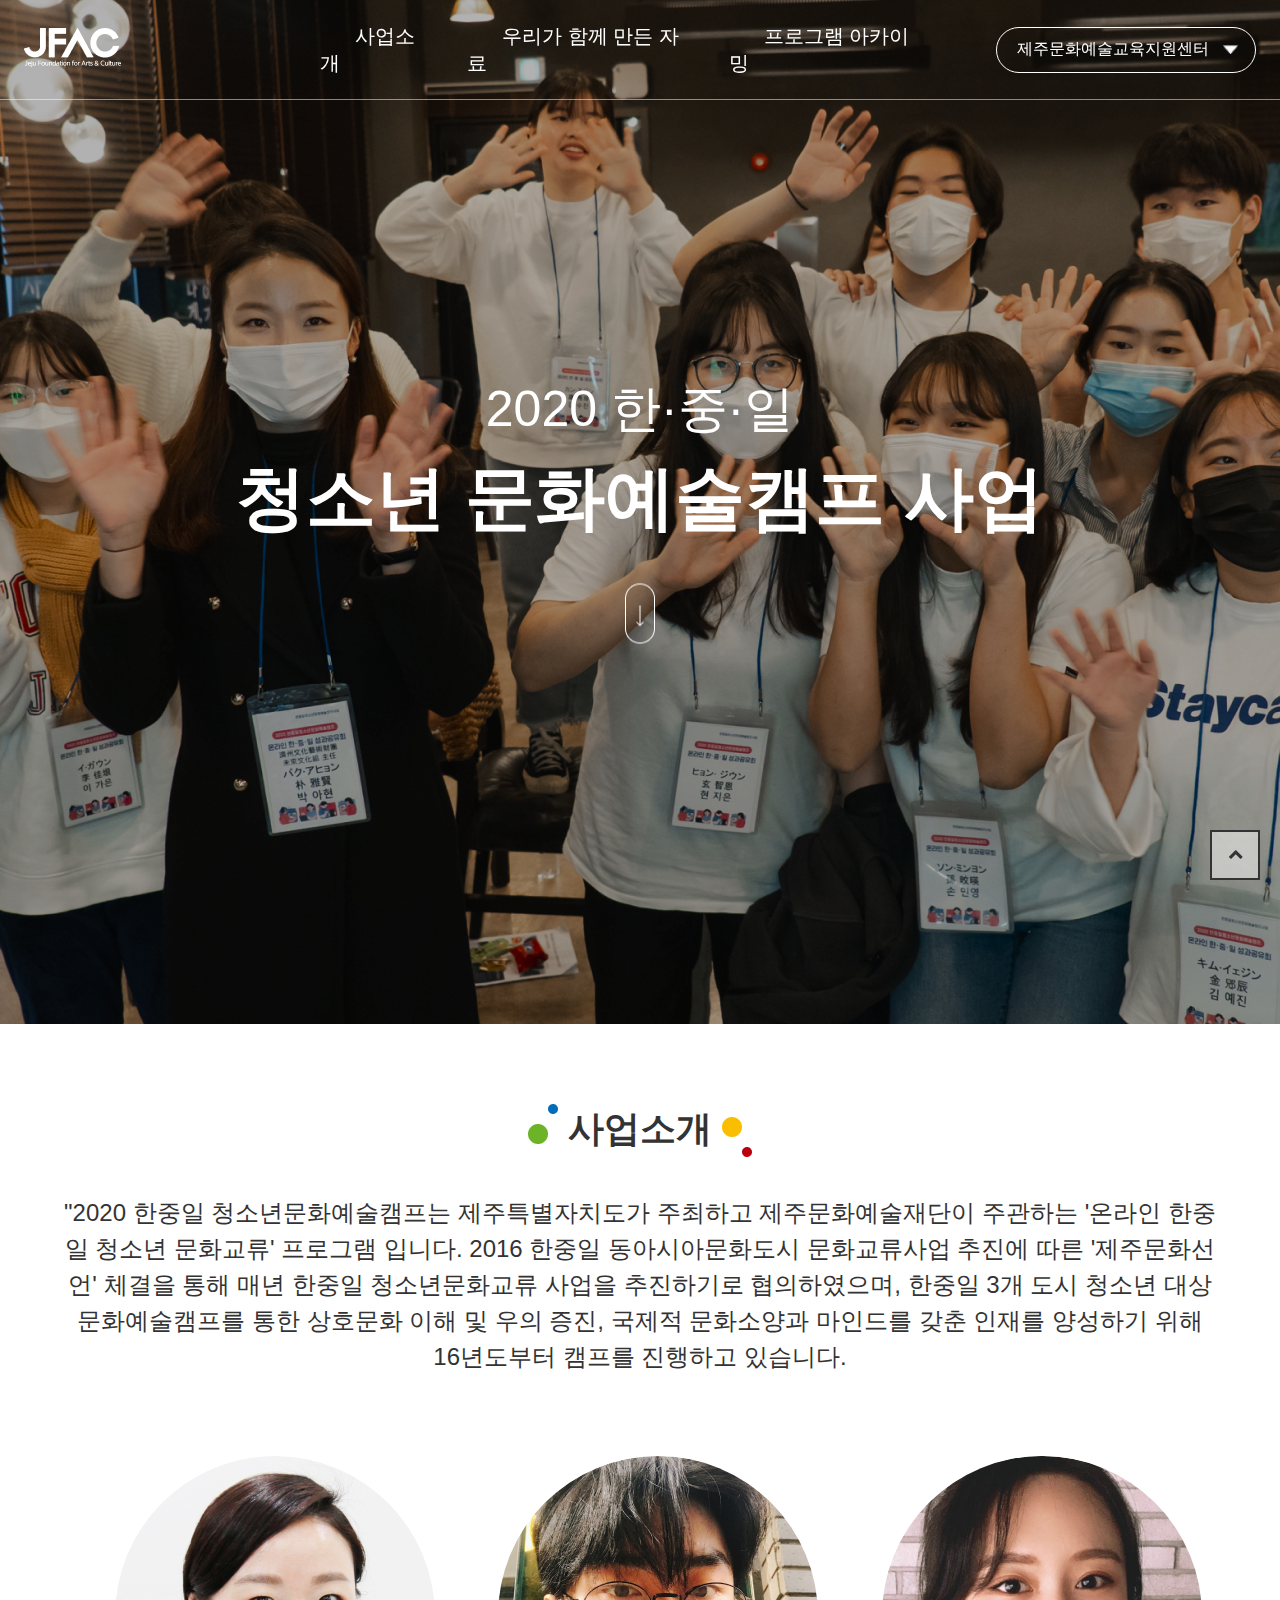
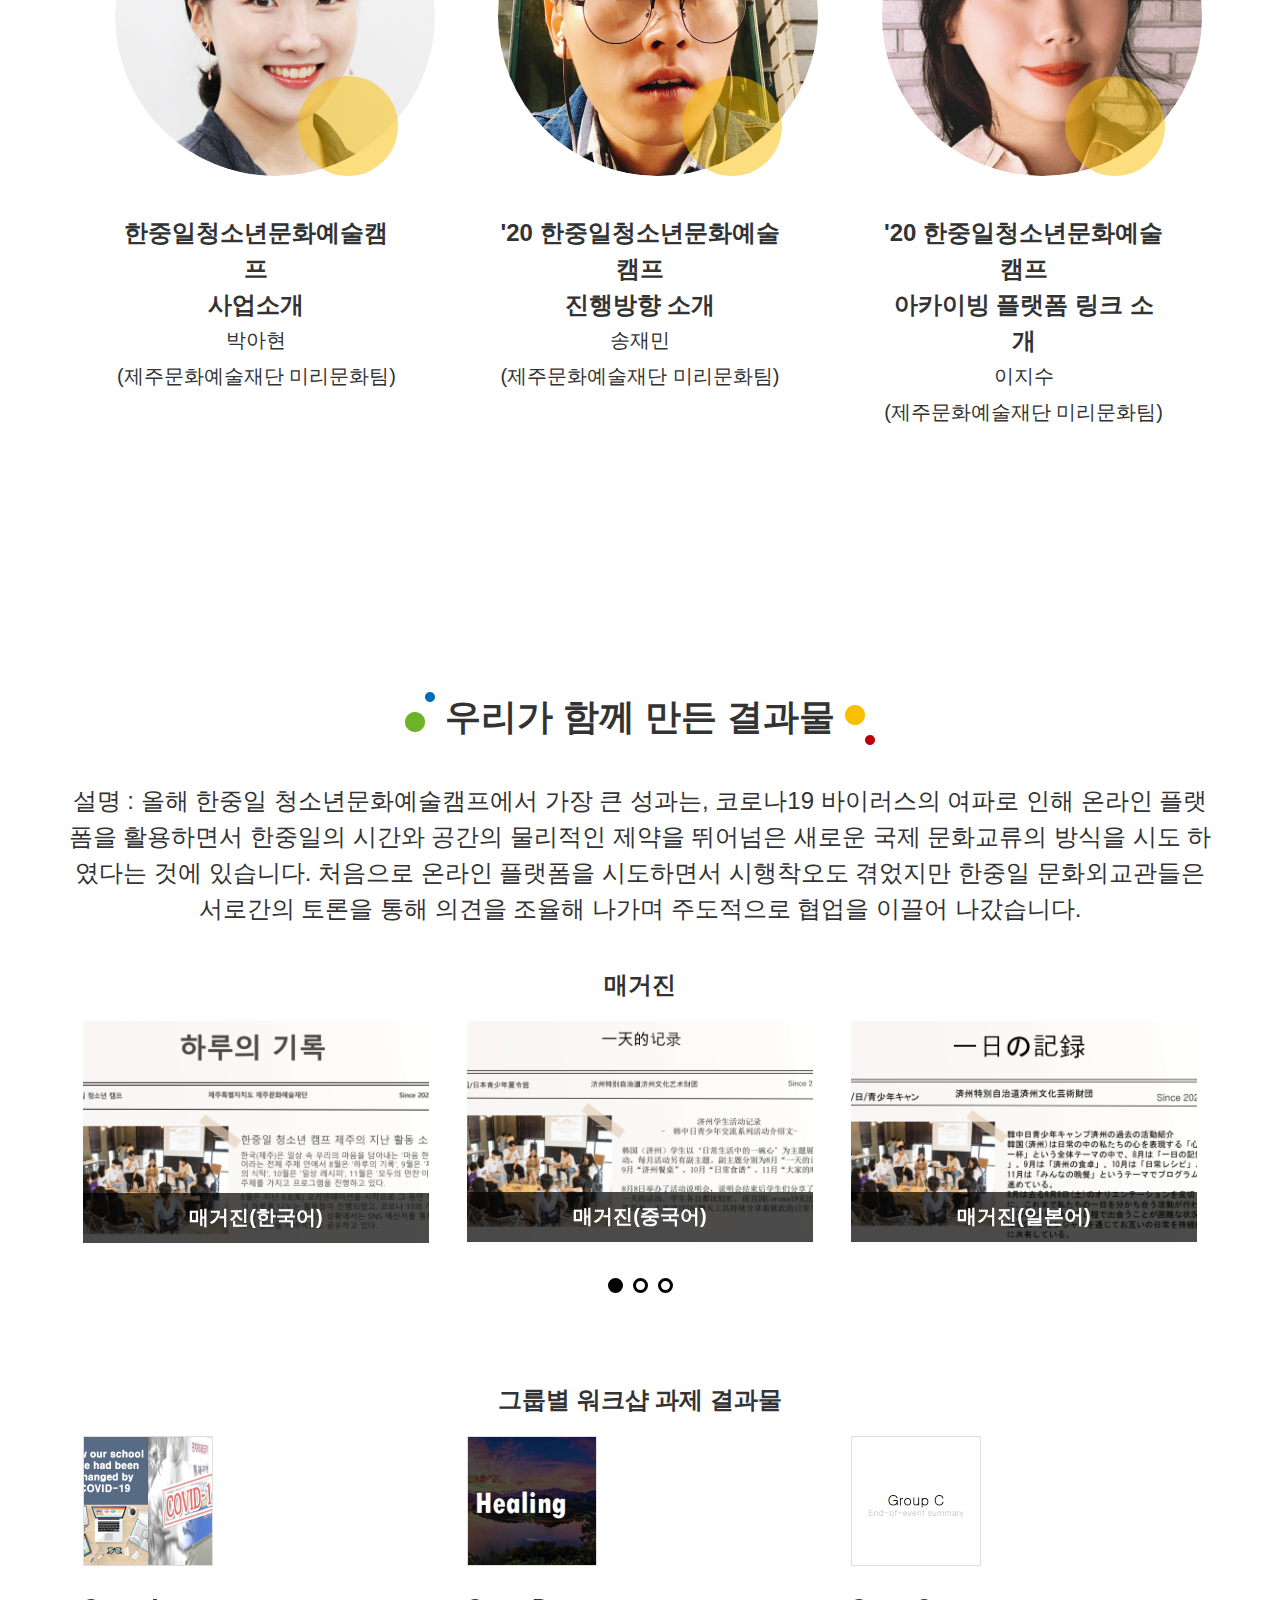
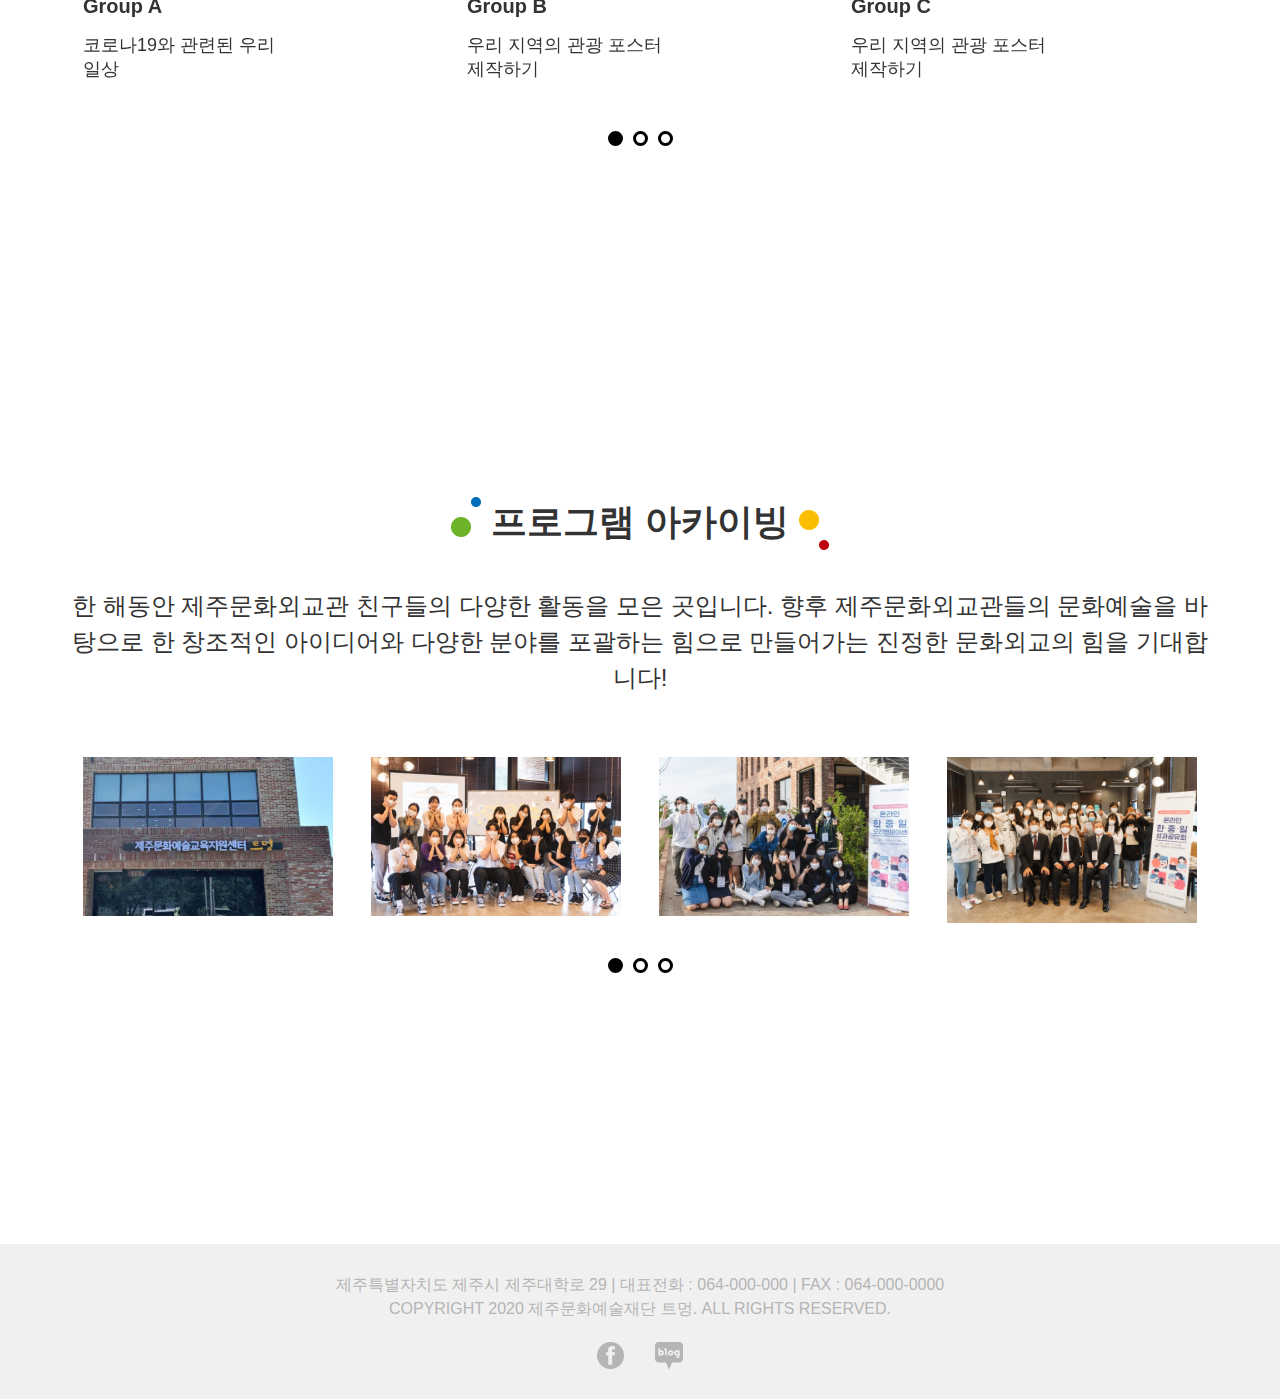
==== commit 04c0d012: "update design" ====
--- a/index.html
+++ b/index.html
@@ -42,8 +42,8 @@
         <nav class="nav-menu">
           <ul>
             <li><a href="#section01">사업소개</a></li>
-            <li><a href="#section02">사업결과물</a></li>
-            <li><a href="#section03">트멍소개</a></li>
+            <li><a href="#section02">우리가 함께 만든 자료</a></li>
+            <li><a href="#section03">프로그램 아카이밍</a></li>
           </ul>
         </nav>
         <form action="">
@@ -71,8 +71,8 @@
       <nav class="nav-menu">
         <ul>
           <li class="menu-list"><a href="index.html#section01">사업소개</a></li>
-          <li class="menu-list"><a href="#section02">사업결과물</a></li>
-          <li class="menu-list"><a href="#section03">트멍소개</a></li>
+          <li class="menu-list"><a href="#section02">우리가 함께 만든 자료</a></li>
+          <li class="menu-list"><a href="#section03">프로그램 아카이밍</a></li>
         </ul>
       </nav>
 
@@ -87,10 +87,12 @@
 
     <!-- visual -->
     <div class="visual">
-      <div class="container">
-        <h4>2020 한·중·일</h4>
-        <h2>청소년 문화예술캠프 사업</h2>
-        <p><img src="assets/img/scroll.png" alt="scroll" /></p>
+      <div class="mask">
+        <div class="container">
+          <h4>2020 한·중·일</h4>
+          <h2>청소년 문화예술캠프 사업</h2>
+          <p><img src="assets/img/scroll.png" alt="scroll" /></p>
+        </div>
       </div>
     </div>
     <!-- End visual -->
@@ -100,30 +102,41 @@
       <div class="container">
         <h2>사업소개</h2>
         <div class="txt">
-          2020 한중일 청소년 문화예술캠프는 제주특별자치도가 주최하고 제주문화예술재단이 주관하는 '온라인 한중일 청소년 문화 교류'프로그램 입니다.
+          "2020 한중일 청소년문화예술캠프는 제주특별자치도가 주최하고 제주문화예술재단이 주관하는 '온라인 한중일 청소년 문화교류' 프로그램 입니다. 2016 한중일 동아시아문화도시 문화교류사업 추진에 따른
+          '제주문화선언' 체결을 통해 매년 한중일 청소년문화교류 사업을 추진하기로 협의하였으며, 한중일 3개 도시 청소년 대상 문화예술캠프를 통한 상호문화 이해 및 우의 증진, 국제적 문화소양과 마인드를
+          갖춘 인재를 양성하기 위해 16년도부터 캠프를 진행하고 있습니다.
         </div>
         <div class="item-wrap">
           <div class="item" onclick="changeIframeUrl('https://www.youtube.com/embed/-2GBSu_0b50')">
             <div class="img"><img src="assets/img/img1.png" alt="img1" /></div>
             <div class="info">
-              박아현
-              <p>(제주문화예술재단 미리문화팀)</p>
+              한중일청소년문화예술캠프<br />사업소개
+              <p>
+                박아현<br />
+                (제주문화예술재단 미리문화팀)
+              </p>
             </div>
           </div>
 
           <div class="item" onclick="changeIframeUrl('https://www.youtube.com/embed/BmG2Usly8fY')">
             <div class="img"><img src="assets/img/img2.png" alt="img2" /></div>
             <div class="info">
-              송재민
-              <p>(퍼실리테이터)</p>
+              '20 한중일청소년문화예술캠프<br />진행방향 소개
+              <p>
+                송재민<br />
+                (제주문화예술재단 미리문화팀)
+              </p>
             </div>
           </div>
 
           <div class="item" onclick="changeIframeUrl('https://www.youtube.com/embed/-2GBSu_0b50')">
             <div class="img"><img src="assets/img/img3.png" alt="img3" /></div>
             <div class="info">
-              이지수
-              <p>(퍼실리테이터)</p>
+              '20 한중일청소년문화예술캠프<br />아카이빙 플랫폼 링크 소개
+              <p>
+                이지수<br />
+                (제주문화예술재단 미리문화팀)
+              </p>
             </div>
           </div>
 
@@ -144,133 +157,243 @@
     <!-- ======= section02 ======= -->
     <div id="section02" class="section section02">
       <div class="container">
-        <h2>사업결과물</h2>
+        <h2>우리가 함께 만든 결과물</h2>
+        <div class="txt">
+          설명 : 올해 한중일 청소년문화예술캠프에서 가장 큰 성과는, 코로나19 바이러스의 여파로 인해 온라인 플랫폼을 활용하면서 한중일의 시간와 공간의 물리적인 제약을 뛰어넘은 새로운 국제 문화교류의
+          방식을 시도 하였다는 것에 있습니다. 처음으로 온라인 플랫폼을 시도하면서 시행착오도 겪었지만 한중일 문화외교관들은 서로간의 토론을 통해 의견을 조율해 나가며 주도적으로 협업을 이끌어 나갔습니다.
+        </div>
+        <div class="sub-title">매거진</div>
         <div class="item-list">
           <div class="list">
-            <div class="img"><img src="assets/img/img4.png" alt="img4" /></div>
-            <div class="title">캠프 대표노래 영상</div>
-          </div>
-
-          <div class="list">
-            <div class="img"><img src="assets/img/img5.png" alt="img5" /></div>
-            <div class="title">사진</div>
-          </div>
-
-          <div class="list">
-            <div class="img"><img src="assets/img/img6.png" alt="img6" /></div>
-            <div class="title">영상</div>
-          </div>
-
-          <div class="list">
-            <div class="img"><img src="assets/img/img4.png" alt="img4" /></div>
-            <div class="title">캠프 대표노래 영상</div>
-          </div>
-
-          <div class="list">
-            <div class="img"><img src="assets/img/img5.png" alt="img5" /></div>
-            <div class="title">사진</div>
-          </div>
-
-          <div class="list">
-            <div class="img"><img src="assets/img/img6.png" alt="img6" /></div>
-            <div class="title">영상</div>
-          </div>
-
-          <div class="list">
-            <div class="img"><img src="assets/img/img4.png" alt="img4" /></div>
-            <div class="title">캠프 대표노래 영상</div>
-          </div>
-
-          <div class="list">
-            <div class="img"><img src="assets/img/img5.png" alt="img5" /></div>
-            <div class="title">사진</div>
-          </div>
-
-          <div class="list">
-            <div class="img"><img src="assets/img/img6.png" alt="img6" /></div>
-            <div class="title">영상</div>
-          </div>
+            <div class="img">
+              <img src="assets/img/magazine01.png" alt="magazine01" />
+              <p class="title">매거진(한국어)</p>
+            </div>
+          </div>
+          <div class="list">
+            <div class="img">
+              <img src="assets/img/magazine02.png" alt="magazine02" />
+              <p class="title">매거진(중국어)</p>
+            </div>
+          </div>
+
+          <div class="list">
+            <div class="img">
+              <img src="assets/img/magazine03.png" alt="magazine03" />
+              <p class="title">매거진(일본어)</p>
+            </div>
+          </div>
+
+          <div class="list">
+            <div class="img">
+              <img src="assets/img/magazine01.png" alt="magazine01" />
+              <p class="title">매거진(한국어)</p>
+            </div>
+          </div>
+          <div class="list">
+            <div class="img">
+              <img src="assets/img/magazine02.png" alt="magazine02" />
+              <p class="title">매거진(중국어)</p>
+            </div>
+          </div>
+
+          <div class="list">
+            <div class="img">
+              <img src="assets/img/magazine03.png" alt="magazine03" />
+              <p class="title">매거진(일본어)</p>
+            </div>
+          </div>
+
+          <div class="list">
+            <div class="img">
+              <img src="assets/img/magazine01.png" alt="magazine01" />
+              <p class="title">매거진(한국어)</p>
+            </div>
+          </div>
+          <div class="list">
+            <div class="img">
+              <img src="assets/img/magazine02.png" alt="magazine02" />
+              <p class="title">매거진(중국어)</p>
+            </div>
+          </div>
+
+          <div class="list">
+            <div class="img">
+              <img src="assets/img/magazine03.png" alt="magazine03" />
+              <p class="title">매거진(일본어)</p>
+            </div>
+          </div>
+
         </div>
         <!-- End item-list -->
 
-        <div class="magazine-wrap">
-          <div class="magazine">
-            <a href="#" target="_blank">
-              <img src="assets/img/Frame.png" alt="frame" />
-              <span>매거진 (한국)</span>
-              <img src="assets/img/arrow.png" alt="arrow" />
-            </a>
-          </div>
-          <div class="magazine">
-            <a href="#" target="_blank">
-              <img src="assets/img/Frame.png" alt="frame" />
-              <span>매거진 (중국)</span>
-              <img src="assets/img/arrow.png" alt="arrow" />
-            </a>
-          </div>
-          <div class="magazine">
-            <a href="#" target="_blank">
-              <img src="assets/img/Frame.png" alt="frame" />
-              <span>매거진 (일본)</span>
-              <img src="assets/img/arrow.png" alt="arrow" />
-            </a>
-          </div>
-        </div>
-        <!-- End magazine -->
-
-      </div>
-    </div>
-
-    <!-- ======= section03 ======= -->
-    <div id="section03" class="section section03">
-      <div class="container">
-        <h2>트멍소개</h2>
-        <div class="txt">
-          제주문화예술재단과 제주특별자치도가 함께 마련한 제주문화예술교육지원센터입니다. 도내 문화예술교육 프로그램 운영을 위한 문화예술교육 공간으로 2018년 제주특별자치도
-          <제주문화예술교육계획(2018~2020>에서 전략과제로 제시된 '문화예술교육의 공간거점 사업'을 바탕으로 시범으로 운영하는 공간입니다. 문화예술교육 활동과 교육협력을 위한 공간으로 운영되고
-            있습니다.
-        </div>
-
-        <div class="item-list list-wrap">
-          <div class="list">
-            <div class="img"><img src="assets/img/thumb01.png" alt="thumb01" /></div>
-          </div>
-
-          <div class="list">
-            <div class="img"><img src="assets/img/thumb02.png" alt="thumb02" /></div>
-          </div>
-
-          <div class="list">
-            <div class="img"><img src="assets/img/thumb03.png" alt="thumb03" /></div>
-          </div>
-
-          <div class="list">
-            <div class="img"><img src="assets/img/thumb01.png" alt="thumb01" /></div>
-          </div>
-
-          <div class="list">
-            <div class="img"><img src="assets/img/thumb02.png" alt="thumb02" /></div>
-          </div>
-
-          <div class="list">
-            <div class="img"><img src="assets/img/thumb03.png" alt="thumb03" /></div>
-          </div>
-
-          <div class="list">
-            <div class="img"><img src="assets/img/thumb01.png" alt="thumb01" /></div>
-          </div>
-
-          <div class="list">
-            <div class="img"><img src="assets/img/thumb02.png" alt="thumb02" /></div>
-          </div>
-
-          <div class="list">
-            <div class="img"><img src="assets/img/thumb03.png" alt="thumb03" /></div>
-          </div>
-        </div>
-        <!-- End item-list -->
-      </div>
-    </div>
+        <div class="sub-title">그룹별 워크샵 과제 결과물</div>
+        <div class="item-list result-wrap">
+          <div class="list">
+            <div class="img">
+              <img src="assets/img/img4.png" alt="img4" />
+            </div>
+            <div class="list-txt">
+              <p>Group A</p>
+              코로나19와 관련된 우리 <br />일상
+            </div>
+          </div>
+          <div class="list">
+            <div class="img">
+              <img src="assets/img/img5.png" alt="img5" />
+            </div>
+            <div class="list-txt">
+              <p>Group B</p>
+              우리 지역의 관광 포스터 <br />제작하기
+            </div>
+          </div>
+          <div class="list">
+            <div class="img">
+              <img src="assets/img/img6.png" alt="img6" />
+            </div>
+            <div class="list-txt">
+              <p>Group C</p>
+              우리 지역의 관광 포스터 <br />제작하기
+            </div>
+          </div>
+
+          <div class="list">
+            <div class="img">
+              <img src="assets/img/img4.png" alt="img4" />
+            </div>
+            <div class="list-txt">
+              <p>Group A</p>
+              코로나19와 관련된 우리 <br />일상
+            </div>
+          </div>
+          <div class="list">
+            <div class="img">
+              <img src="assets/img/img5.png" alt="img5" />
+            </div>
+            <div class="list-txt">
+              <p>Group B</p>
+              우리 지역의 관광 포스터 <br />제작하기
+            </div>
+          </div>
+          <div class="list">
+            <div class="img">
+              <img src="assets/img/img6.png" alt="img6" />
+            </div>
+            <div class="list-txt">
+              <p>Group C</p>
+              우리 지역의 관광 포스터 <br />제작하기
+            </div>
+          </div>
+
+          <div class="list">
+            <div class="img">
+              <img src="assets/img/img4.png" alt="img4" />
+            </div>
+            <div class="list-txt">
+              <p>Group A</p>
+              코로나19와 관련된 우리 <br />일상
+            </div>
+          </div>
+          <div class="list">
+            <div class="img">
+              <img src="assets/img/img5.png" alt="img5" />
+            </div>
+            <div class="list-txt">
+              <p>Group B</p>
+              우리 지역의 관광 포스터 <br />제작하기
+            </div>
+          </div>
+          <div class="list">
+            <div class="img">
+              <img src="assets/img/img6.png" alt="img6" />
+            </div>
+            <div class="list-txt">
+              <p>Group C</p>
+              우리 지역의 관광 포스터 <br />제작하기
+            </div>
+          </div>
+
+          <!-- End result-wrap -->
+
+        </div>
+      </div>
+
+      <!-- ======= section03 ======= -->
+      <div id="section03" class="section section03">
+        <div class="container">
+          <h2>프로그램 아카이빙</h2>
+          <div class="txt">
+            한 해동안 제주문화외교관 친구들의 다양한 활동을 모은 곳입니다.
+            향후 제주문화외교관들의 문화예술을 바탕으로 한 창조적인 아이디어와 다양한 분야를 포괄하는 힘으로 만들어가는 진정한 문화외교의 힘을 기대합니다!
+          </div>
+
+          <div class="list-wrap">
+            <div class="list">
+              <div class="img"><img src="assets/img/thumb01.png" alt="thumb01" /></div>
+            </div>
+            <div class="list">
+              <div class="img"><img src="assets/img/thumb02.png" alt="thumb02" /></div>
+            </div>
+            <div class="list">
+              <div class="img"><img src="assets/img/thumb03.png" alt="thumb03" /></div>
+            </div>
+            <div class="list">
+              <div class="img"><img src="assets/img/thumb04.png" alt="thumb04" /></div>
+            </div>
+
+            <div class="list">
+              <div class="img"><img src="assets/img/thumb01.png" alt="thumb01" /></div>
+            </div>
+            <div class="list">
+              <div class="img"><img src="assets/img/thumb02.png" alt="thumb02" /></div>
+            </div>
+            <div class="list">
+              <div class="img"><img src="assets/img/thumb03.png" alt="thumb03" /></div>
+            </div>
+            <div class="list">
+              <div class="img"><img src="assets/img/thumb04.png" alt="thumb04" /></div>
+            </div>
+
+            <div class="list">
+              <div class="img"><img src="assets/img/thumb03.png" alt="thumb03" /></div>
+            </div>
+          </div>
+          <!-- End item-list -->
+        </div>
+      </div>
+
+      <div class="modal">
+        <div class="modal-content">
+          <div class="modal-header">
+            <p class="tlt">성과 공유회</p>
+            <button type="button" class="close"></button>
+          </div>
+          <!-- End modal-header -->
+          <div class="modal-body">
+            <div class="photo-wrap">
+              <div class="photo">
+                <img src="assets/img/thumb04.png" alt="thumb04" />
+              </div>
+              <div class="photo">
+                <img src="assets/img/thumb03.png" alt="thumb04" />
+              </div>
+              <div class="photo">
+                <img src="assets/img/thumb02.png" alt="thumb04" />
+              </div>
+            </div>
+            <div class="page-wrap">
+              <div class="page-num">
+                <div class="num">1</div>
+                <div class="num">2</div>
+                <div class="num">3</div>
+              </div>
+              <div class="total-page">/ 10</div>
+            </div>
+          </div>
+          <!-- End modal-body -->
+        </div>
+      </div>
+      <!-- End modal -->
 
   </main>
   <!-- End #main -->
@@ -325,8 +448,47 @@
           }
         }
       ]
+    });
+
+    $('.list-wrap').slick({
+      slidesToShow: 4,
+      slidesToScroll: 4,
+      dots: true,
+      arrows: false,
+      responsive: [
+        {
+          breakpoint: 480,
+          settings: {
+            slidesToShow: 1,
+            slidesToScroll: 1
+          }
+        }
+      ]
+    });
+
+    $('.list-wrap .list').click(function () {
+      $('.modal').show();
+    });
+    $('.modal .close').click(function () {
+      $('.modal').hide();
     })
 
+    $('.photo-wrap').slick({
+      dots: false,
+      arrows: true,
+      slidesToShow: 1,
+      slidesToScroll: 1,
+      asNavFor: '.page-num',
+    });
+
+    $('.page-num').slick({
+      dots: false,
+      arrows: false,
+      slidesToShow: 1,
+      slidesToScroll: 1,
+      asNavFor: '.photo-wrap',
+    });
+
 
 
   </script>
--- a/assets/css/common.css
+++ b/assets/css/common.css
@@ -216,6 +216,11 @@
   background: #006dbb;
   color: #fff;
 }
+
+button:focus {
+  outline: none;
+}
+
 /* Header */
 #header {
   width: 100%;
--- a/assets/css/style.css
+++ b/assets/css/style.css
@@ -2,9 +2,17 @@
 .visual {
   position: relative;
   width: 100%;
-  background: url(../img/visual.png) no-repeat center;
+  background: url(../img/main-bg.png) no-repeat center;
   background-size: cover;
   height: 1024px;
+}
+.visual .mask {
+  width: 100%;
+  height: 100%;
+  position: absolute;
+  left: 0;
+  top: 0;
+  background: rgba(0, 0, 0, 0.3);
 }
 .visual .container {
   width: 100%;
@@ -77,6 +85,12 @@
   font-size: 24px;
   line-height: 36px;
 }
+.section .container .sub-title {
+  text-align: center;
+  font-size: 24px;
+  font-weight: 700;
+  margin: 40px auto 20px;
+}
 .item-wrap {
   font-size: 0;
   text-align: center;
@@ -88,6 +102,7 @@
   width: 33.3%;
   padding: 0 50px;
   text-align: center;
+  vertical-align: top;
 }
 .item-wrap .item .img {
   position: relative;
@@ -164,6 +179,7 @@
 }
 
 .item-list .list {
+  position: relative;
   padding: 0 19px;
   cursor: pointer;
 }
@@ -177,10 +193,18 @@
   width: 100%;
 }
 .item-list .list .title {
-  font-size: 24px;
-  font-weight: 700;
-  line-height: 36px;
-  margin-top: 16px;
+  display: block;
+  width: calc(100% - 38px);
+  height: 50px;
+  line-height: 50px;
+  background: rgba(0, 0, 0, 0.7);
+  color: #fff;
+  font-size: 20px;
+  text-align: center;
+  font-weight: 700;
+  position: absolute;
+  left: 19px;
+  bottom: 0;
 }
 .slick-dots {
   font-size: 0;
@@ -211,31 +235,166 @@
 .slick-dots li button:focus {
   outline: none;
 }
-.magazine-wrap {
-  font-size: 0;
-  text-align: center;
-}
-.magazine {
-  display: inline-block;
-  width: 33.3%;
-  padding: 0 19px;
-}
-.magazine a {
-  display: flex;
-  justify-content: space-around;
-  align-items: center;
-  width: 100%;
-  height: 100px;
-  line-height: 99px;
-  box-sizing: border-box;
-  border-radius: 50px;
-  border: 1px solid #000;
-  font-size: 26px;
-  color: #000;
+
+.result-wrap .list .img {
+  width: 130px;
+  height: 130px;
+  display: inline-block;
+  vertical-align: top;
+  margin-right: 20px;
+}
+.result-wrap .list .list-txt {
+  display: inline-block;
+  height: 130px;
+  vertical-align: top;
+  font-size: 18px;
+}
+.result-wrap .list .list-txt p {
+  font-size: 20px;
+  font-weight: 700;
+  line-height: 22px;
+  padding: 30px 0 15px;
 }
 
 .list-wrap {
   margin-top: 59px;
+}
+.list-wrap .list {
+  position: relative;
+  padding: 0 19px;
+  cursor: pointer;
+}
+.list-wrap .list:focus {
+  outline: none;
+}
+.list-wrap .list .img {
+  width: 100%;
+}
+.list-wrap .list .img img {
+  width: 100%;
+}
+.list-wrap .list .title {
+  display: block;
+  width: calc(100% - 38px);
+  height: 50px;
+  line-height: 50px;
+  background: rgba(0, 0, 0, 0.7);
+  color: #fff;
+  font-size: 20px;
+  text-align: center;
+  font-weight: 700;
+  position: absolute;
+  left: 19px;
+  bottom: 0;
+}
+
+.modal {
+  width: 100%;
+  height: 100%;
+  position: fixed;
+  left: 0;
+  top: 0;
+  background: rgba(0, 0, 0, 0.8);
+  z-index: 10;
+  display: none;
+}
+.modal .modal-content {
+  width: 80%;
+  max-width: 1200px;
+  margin: auto;
+  position: absolute;
+  left: 50%;
+  top: 50%;
+  transform: translate(-50%, -50%);
+}
+.modal .modal-content .modal-header {
+  position: relative;
+  width: 100%;
+}
+.modal .modal-content .modal-header .tlt {
+  font-size: 26px;
+  color: #fff;
+  font-weight: 700;
+  line-height: 36px;
+}
+.modal .modal-content .modal-header .close {
+  position: absolute;
+  right: -40px;
+  top: -10px;
+  width: 40px;
+  height: 40px;
+  border-radius: 50%;
+  border: none;
+  background: url(../img/close.png) no-repeat center;
+  background-color: #fff;
+  background-size: 14px;
+  text-align: center;
+  line-height: 40px;
+}
+
+.modal .modal-body .photo-wrap .slick-list {
+  /* max-height: 800px; */
+  height: 70vh;
+}
+.modal .modal-body .photo-wrap .photo img {
+  width: 100%;
+  height: 100%;
+  object-fit: cover;
+}
+.modal .modal-body .photo-wrap .slick-arrow {
+  width: 28px;
+  height: 28px;
+  background-color: transparent;
+  border: none;
+  background-repeat: no-repeat;
+  background-size: 28px;
+  background-position: center;
+  font-size: 0;
+  position: absolute;
+  bottom: -50px;
+  transform: translateX(-50%);
+  z-index: 1;
+}
+.modal .modal-body .photo-wrap .slick-prev {
+  background-image: url(../img/arrow-prev.png);
+  left: 45%;
+}
+.modal .modal-body .photo-wrap .slick-next {
+  background-image: url(../img/arrow-next.png);
+  left: 55%;
+}
+.page-wrap {
+  position: absolute;
+  left: 50%;
+  bottom: -50px;
+  transform: translateX(-50%);
+  font-size: 0;
+  color: #fff;
+  line-height: 30px;
+}
+.page-wrap .page-num {
+  font-weight: 700;
+  width: 30px;
+  height: 30px;
+  overflow: hidden;
+  display: inline-block;
+  vertical-align: top;
+  text-align: center;
+  font-size: 20px;
+}
+.page-wrap .page-num .num {
+  display: inline-block;
+  width: 30px;
+  height: 30px;
+  line-height: 30px;
+  vertical-align: top;
+}
+.page-wrap .total-page {
+  display: inline-block;
+  vertical-align: top;
+  line-height: 32px;
+  height: 30px;
+  font-size: 20px;
 }
 
 @media (max-width: 1024px) {
@@ -255,13 +414,6 @@
   .item-wrap .item .img {
     width: 100%;
     height: 267px;
-  }
-  .magazine a {
-    padding: 0 20px;
-    font-size: 24px;
-  }
-  .magazine a img {
-    width: 25px;
   }
   .item-list .list {
     padding: 0 15px;
@@ -292,19 +444,6 @@
   .item-list .list .title {
     font-size: 20px;
     line-height: 30px;
-  }
-  .magazine a {
-    display: block;
-    height: auto;
-    line-height: 2;
-    padding: 30px 20px 24px;
-  }
-  .magazine a span {
-    display: block;
-    width: 100%;
-  }
-  .magazine a img:last-child {
-    width: 28px;
   }
 }
 
@@ -385,15 +524,6 @@
     font-size: 16px;
     line-height: 1.5;
   }
-
-  .magazine {
-    padding: 0 4px;
-  }
-  .magazine a {
-    font-size: 14px;
-    border-radius: 30px;
-    padding: 30px 0 24px;
-  }
 }
 
 @media (max-width: 380px) {
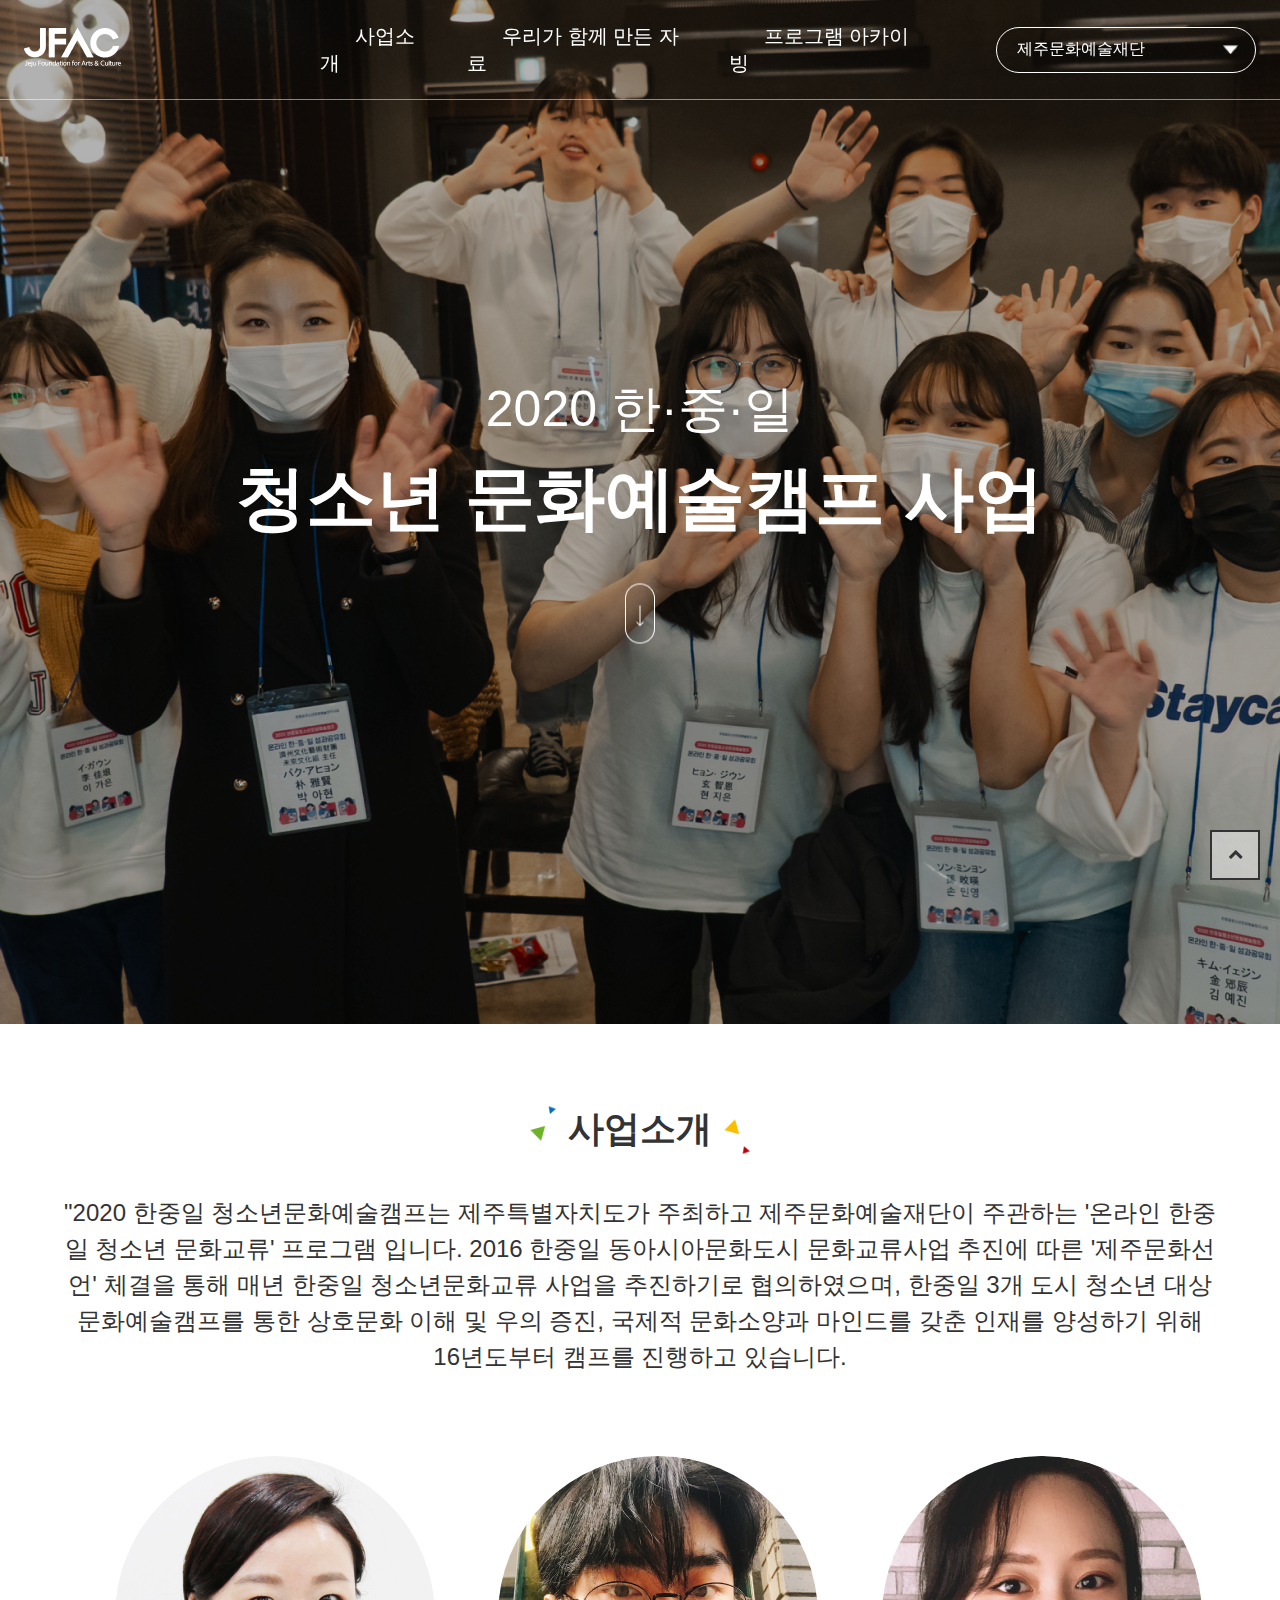
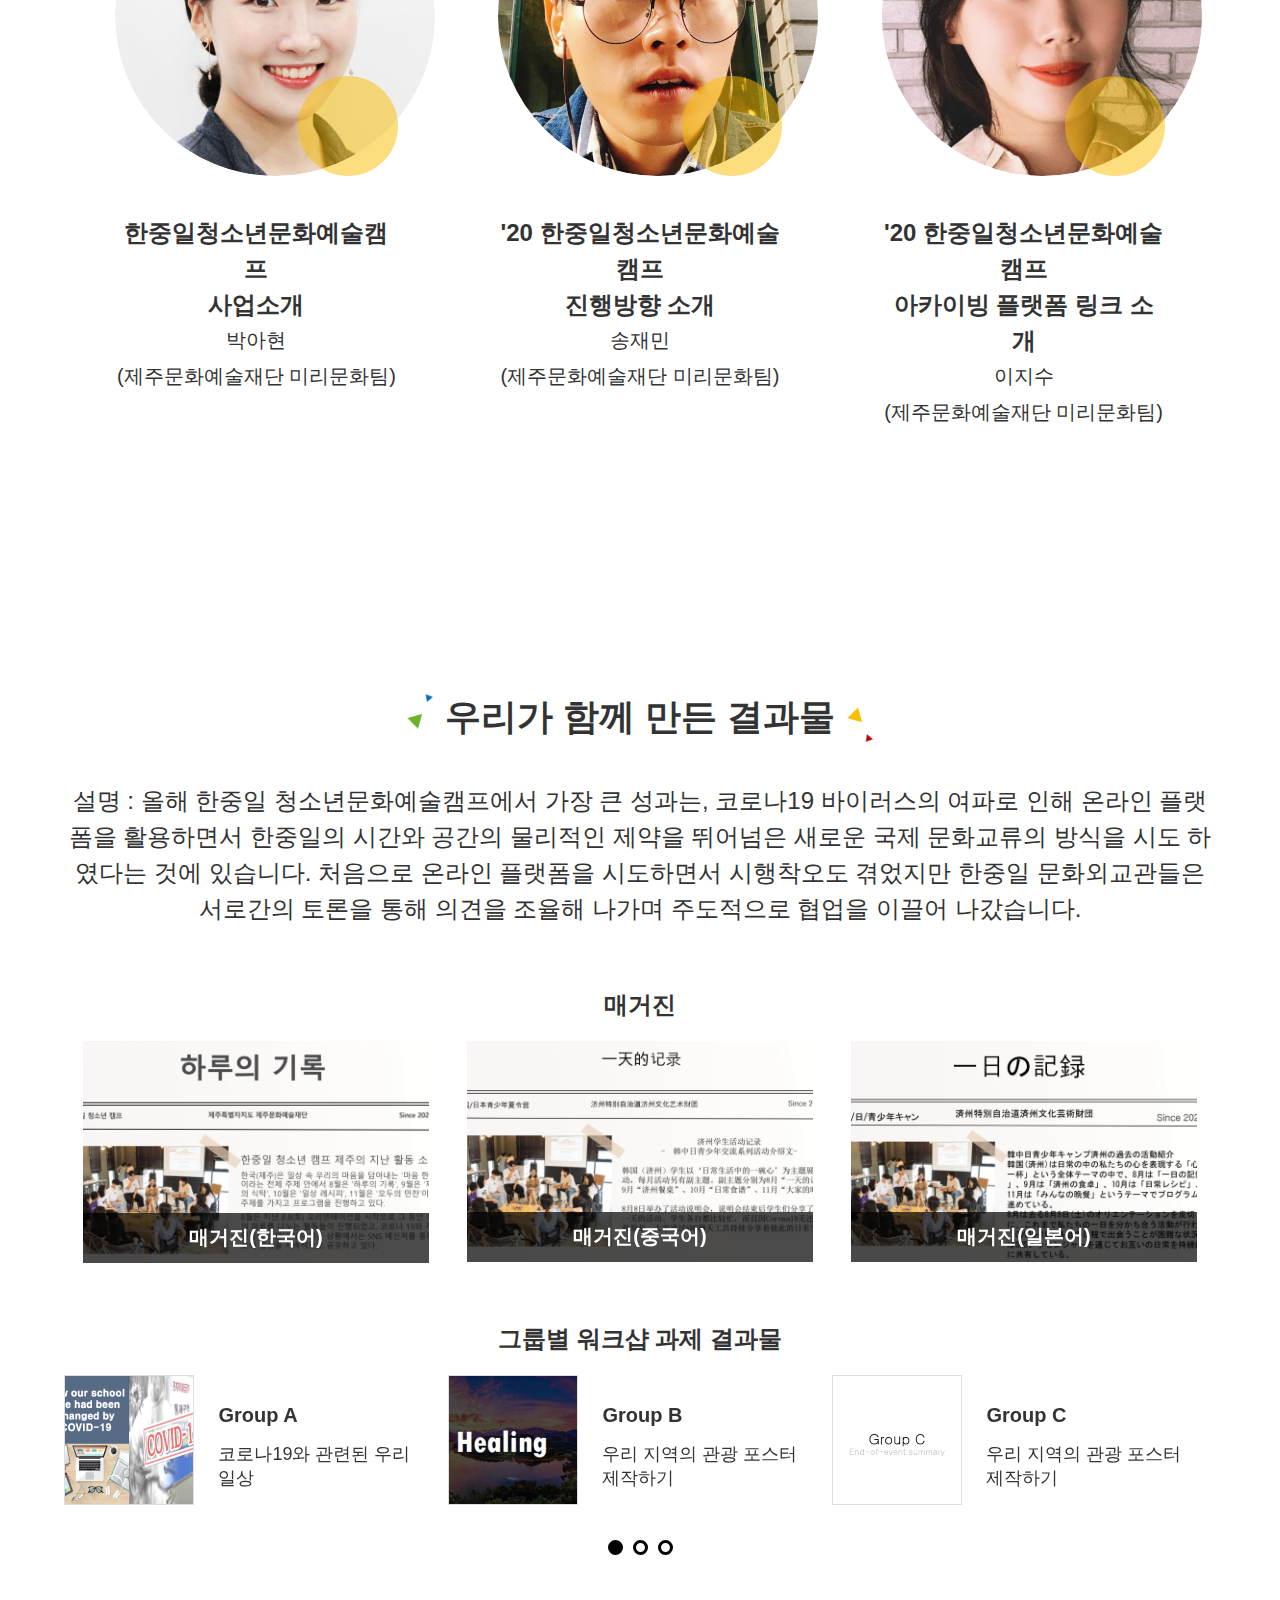
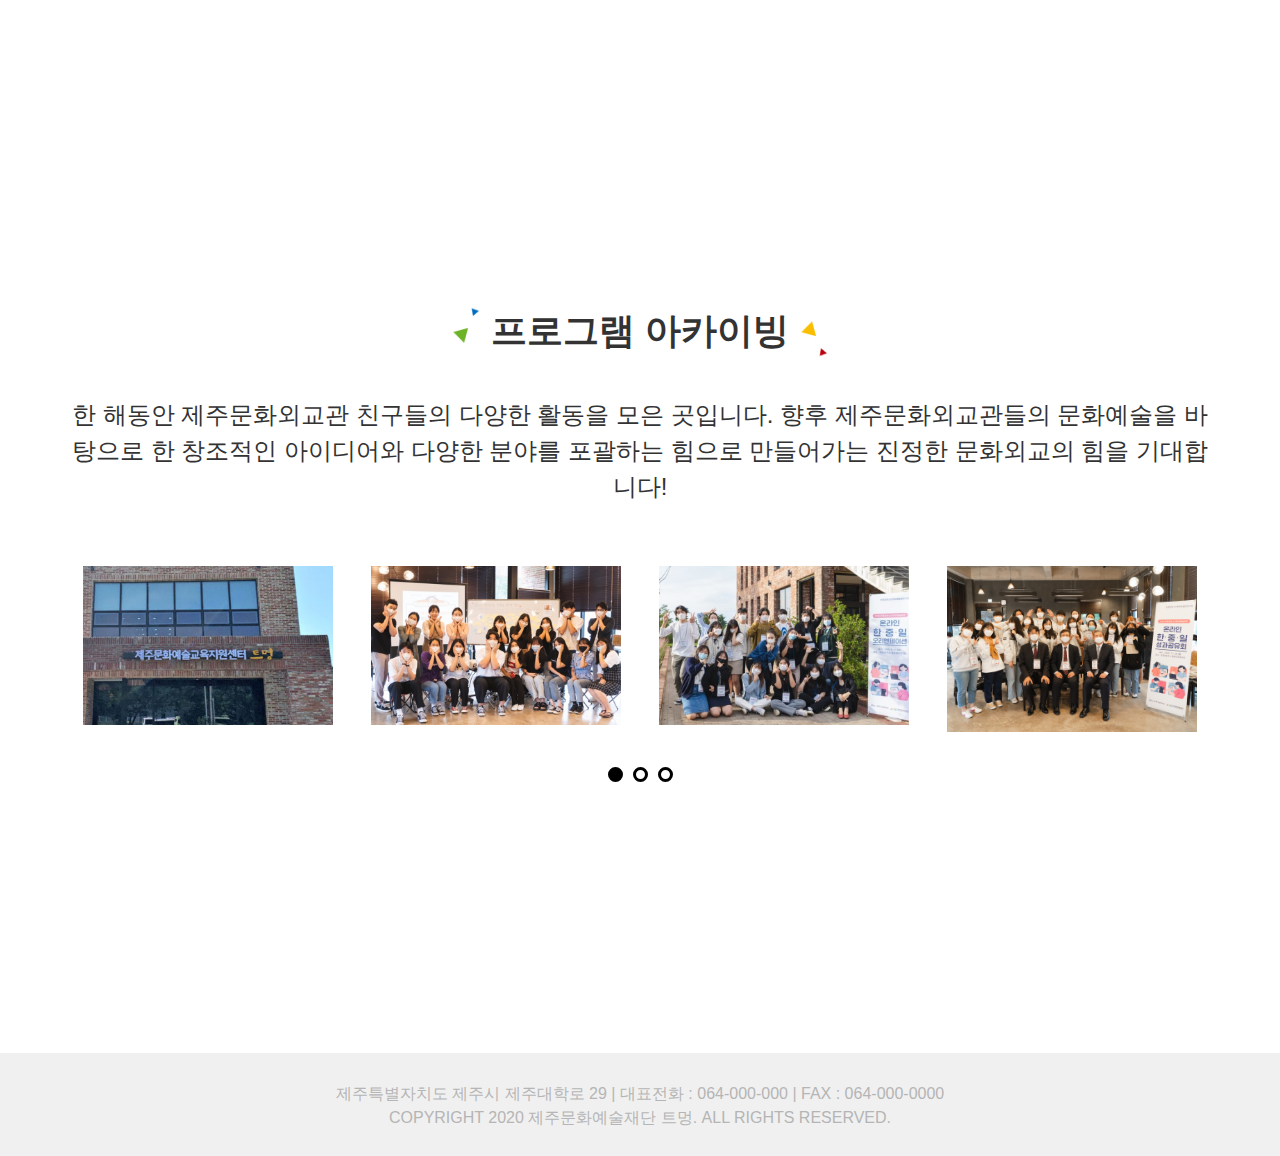
==== commit 16ca3b48: "update" ====
--- a/index.html
+++ b/index.html
@@ -43,13 +43,20 @@
           <ul>
             <li><a href="#section01">사업소개</a></li>
             <li><a href="#section02">우리가 함께 만든 자료</a></li>
-            <li><a href="#section03">프로그램 아카이밍</a></li>
+            <li><a href="#section03">프로그램 아카이빙</a></li>
           </ul>
         </nav>
         <form action="">
           <select class="select-menu" onchange="if(this.value) location.href=(this.value);">
-            <option value="http://artreach.or.kr">제주문화예술교육지원센터</option>
-            <option value="http://artreach.or.kr">제주문화예술교육지원센터</option>
+            <option value="https://www.jfac.kr:453/">제주문화예술재단</option>
+            <option value="http://artreach.or.kr/">제주문화예술교육지원센터</option>
+            <option value="http://artspaceiaa.kr/">예술공간 이아</option>
+            <option value="http://www.sjcgallery.kr/">산지천갤러리</option>
+            <option value="http://sanyang.or.kr/">예술곶 산양</option>
+            <option value="http://jejunolda.com/">제주인놀다</option>
+            <option value="https://www.youtube.com/channel/UC8DGYC1bpZOMkZ_FN440IVw">제주문화예술재단 아트노크 유튜브</option>
+            <option value="https://artknock.net/default/">제주문화예술재단 아트노크 홈페이지</option>
+            <option value="https://www.instagram.com/artknock/">제주문화예술재단 아트노크 인스타그램</option>
           </select>
         </form>
       </div>
@@ -72,14 +79,21 @@
         <ul>
           <li class="menu-list"><a href="index.html#section01">사업소개</a></li>
           <li class="menu-list"><a href="#section02">우리가 함께 만든 자료</a></li>
-          <li class="menu-list"><a href="#section03">프로그램 아카이밍</a></li>
+          <li class="menu-list"><a href="#section03">프로그램 아카이빙</a></li>
         </ul>
       </nav>
 
       <form action="">
         <select class="select-menu" onchange="if(this.value) location.href=(this.value);">
-          <option value="http://artreach.or.kr">제주문화예술교육지원센터</option>
-          <option value="http://artreach.or.kr">제주문화예술교육지원센터</option>
+          <option value="https://www.jfac.kr:453/">제주문화예술재단</option>
+          <option value="http://artreach.or.kr/">제주문화예술교육지원센터</option>
+          <option value="http://artspaceiaa.kr/">예술공간 이아</option>
+          <option value="http://www.sjcgallery.kr/">산지천갤러리</option>
+          <option value="http://sanyang.or.kr/">예술곶 산양</option>
+          <option value="http://jejunolda.com/">제주인놀다</option>
+          <option value="https://www.youtube.com/channel/UC8DGYC1bpZOMkZ_FN440IVw">제주문화예술재단 아트노크 유튜브</option>
+          <option value="https://artknock.net/default/">제주문화예술재단 아트노크 홈페이지</option>
+          <option value="https://www.instagram.com/artknock/">제주문화예술재단 아트노크 인스타그램</option>
         </select>
       </form>
     </div>
@@ -183,52 +197,11 @@
               <p class="title">매거진(일본어)</p>
             </div>
           </div>
-
-          <div class="list">
-            <div class="img">
-              <img src="assets/img/magazine01.png" alt="magazine01" />
-              <p class="title">매거진(한국어)</p>
-            </div>
-          </div>
-          <div class="list">
-            <div class="img">
-              <img src="assets/img/magazine02.png" alt="magazine02" />
-              <p class="title">매거진(중국어)</p>
-            </div>
-          </div>
-
-          <div class="list">
-            <div class="img">
-              <img src="assets/img/magazine03.png" alt="magazine03" />
-              <p class="title">매거진(일본어)</p>
-            </div>
-          </div>
-
-          <div class="list">
-            <div class="img">
-              <img src="assets/img/magazine01.png" alt="magazine01" />
-              <p class="title">매거진(한국어)</p>
-            </div>
-          </div>
-          <div class="list">
-            <div class="img">
-              <img src="assets/img/magazine02.png" alt="magazine02" />
-              <p class="title">매거진(중국어)</p>
-            </div>
-          </div>
-
-          <div class="list">
-            <div class="img">
-              <img src="assets/img/magazine03.png" alt="magazine03" />
-              <p class="title">매거진(일본어)</p>
-            </div>
-          </div>
-
         </div>
         <!-- End item-list -->
 
         <div class="sub-title">그룹별 워크샵 과제 결과물</div>
-        <div class="item-list result-wrap">
+        <div class="result-wrap">
           <div class="list">
             <div class="img">
               <img src="assets/img/img4.png" alt="img4" />
@@ -406,10 +379,10 @@
         COPYRIGHT 2020 제주문화예술재단 트멍. ALL RIGHTS RESERVED.
       </div>
 
-      <div class="sns-wrap">
+      <!-- <div class="sns-wrap">
         <a href="#" target="_blank"><img src="assets/img/facebook.png" alt="facebook" /></a>
         <a href="#" target="_blank"><img src="assets/img/blog.png" alt="blog" /></a>
-      </div>
+      </div> -->
     </div>
   </footer>
   <!-- End Footer -->
@@ -423,11 +396,11 @@
 
   <script>
     $('.popup').click(function () {
-      $('.popup').hide();
+      $('.popup').css('display', 'none');
     });
 
     $('.item .img').click(function () {
-      $('.popup').show();
+      $('.popup').css('display', 'block');
     });
 
     function changeIframeUrl(url) {
@@ -435,6 +408,23 @@
     }
 
     $('.item-list').slick({
+      slidesToShow: 3,
+      slidesToScroll: 3,
+      dots: false,
+      arrows: false,
+      responsive: [
+        {
+          breakpoint: 480,
+          settings: {
+            slidesToShow: 1,
+            slidesToScroll: 1,
+            dots: true,
+          }
+        }
+      ]
+    });
+
+    $('.result-wrap').slick({
       slidesToShow: 3,
       slidesToScroll: 3,
       dots: true,
--- a/assets/css/common.css
+++ b/assets/css/common.css
@@ -403,7 +403,7 @@
 #footer .container .foot-info {
   font-size: 16px;
   color: #b5b5b5;
-  margin-bottom: 20px;
+  /* margin-bottom: 20px; */
   line-height: 24px;
 }
 .sns-wrap a {
@@ -446,6 +446,6 @@
   #footer .container .foot-info {
     font-size: 12px;
     line-height: 18px;
-    margin-bottom: 16px;
-  }
-}
+    /* margin-bottom: 16px; */
+  }
+}
--- a/assets/css/style.css
+++ b/assets/css/style.css
@@ -89,7 +89,7 @@
   text-align: center;
   font-size: 24px;
   font-weight: 700;
-  margin: 40px auto 20px;
+  margin: 60px auto 20px;
 }
 .item-wrap {
   font-size: 0;
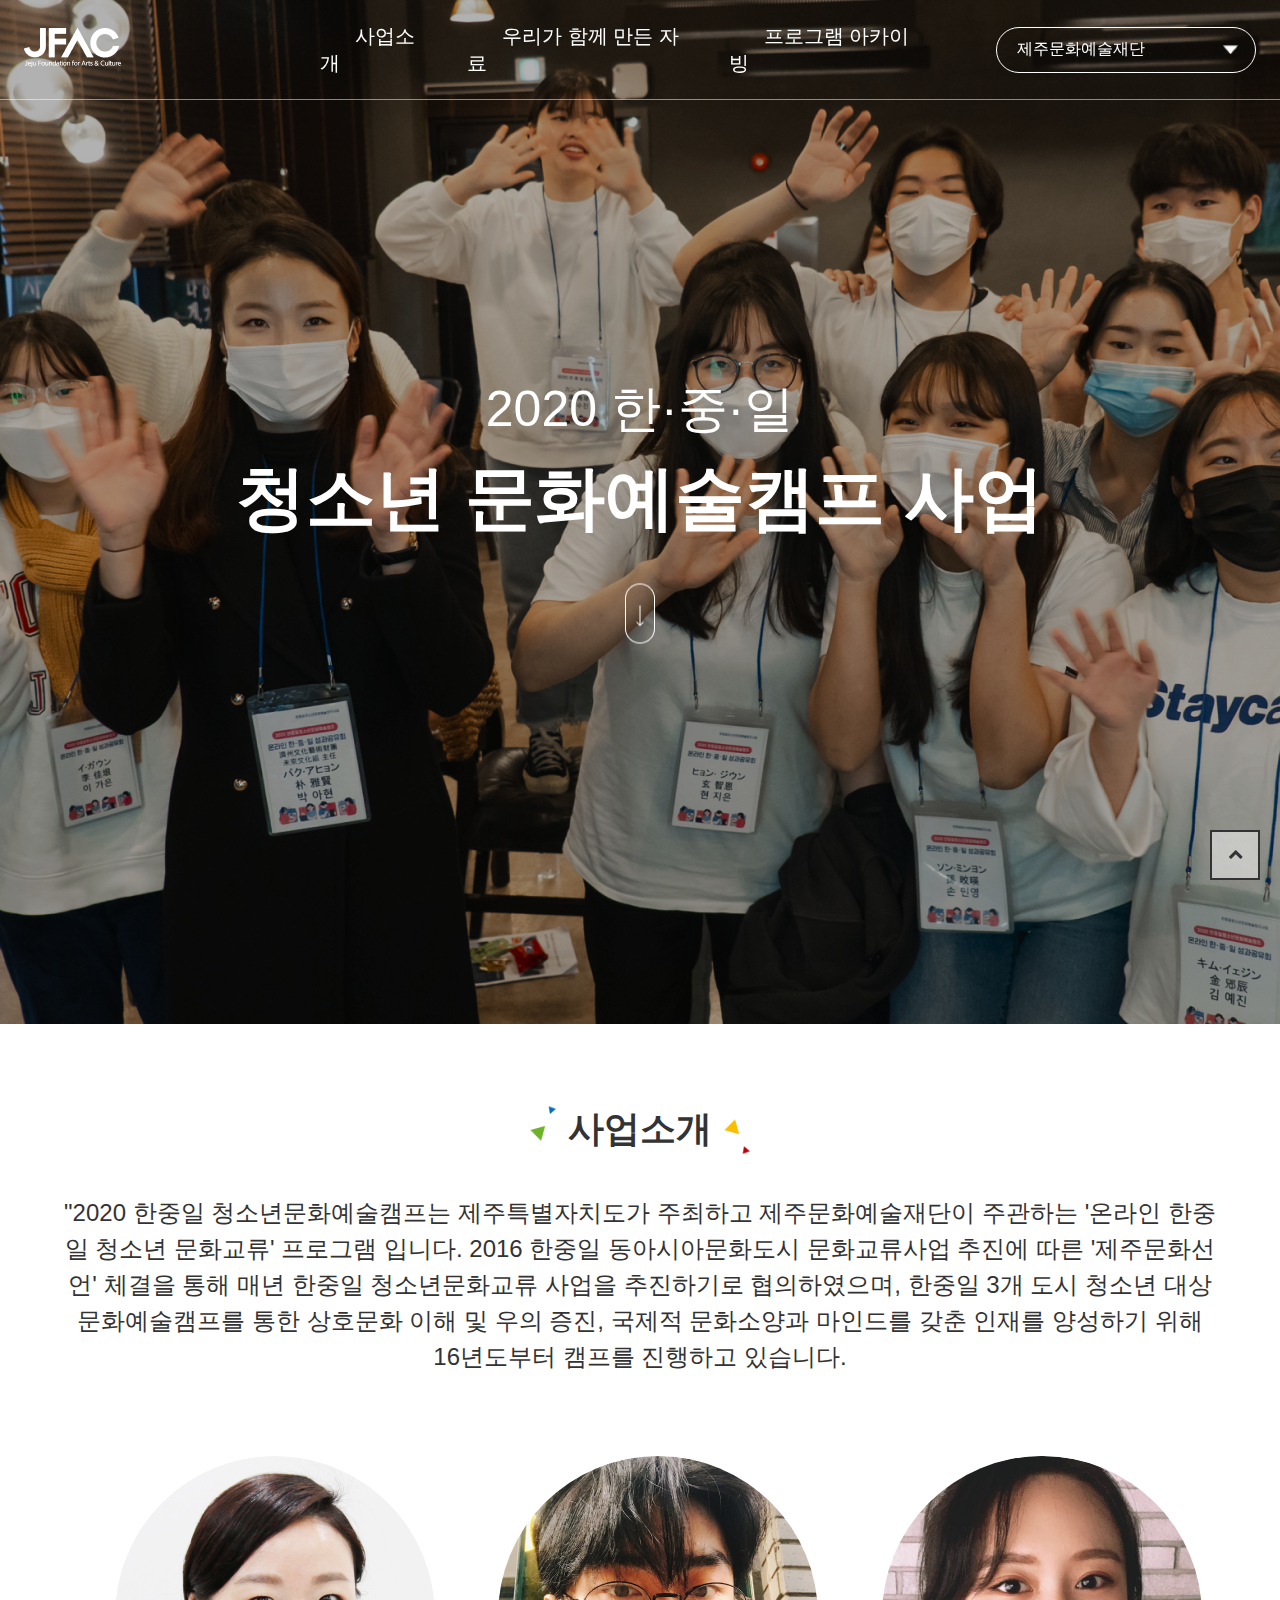
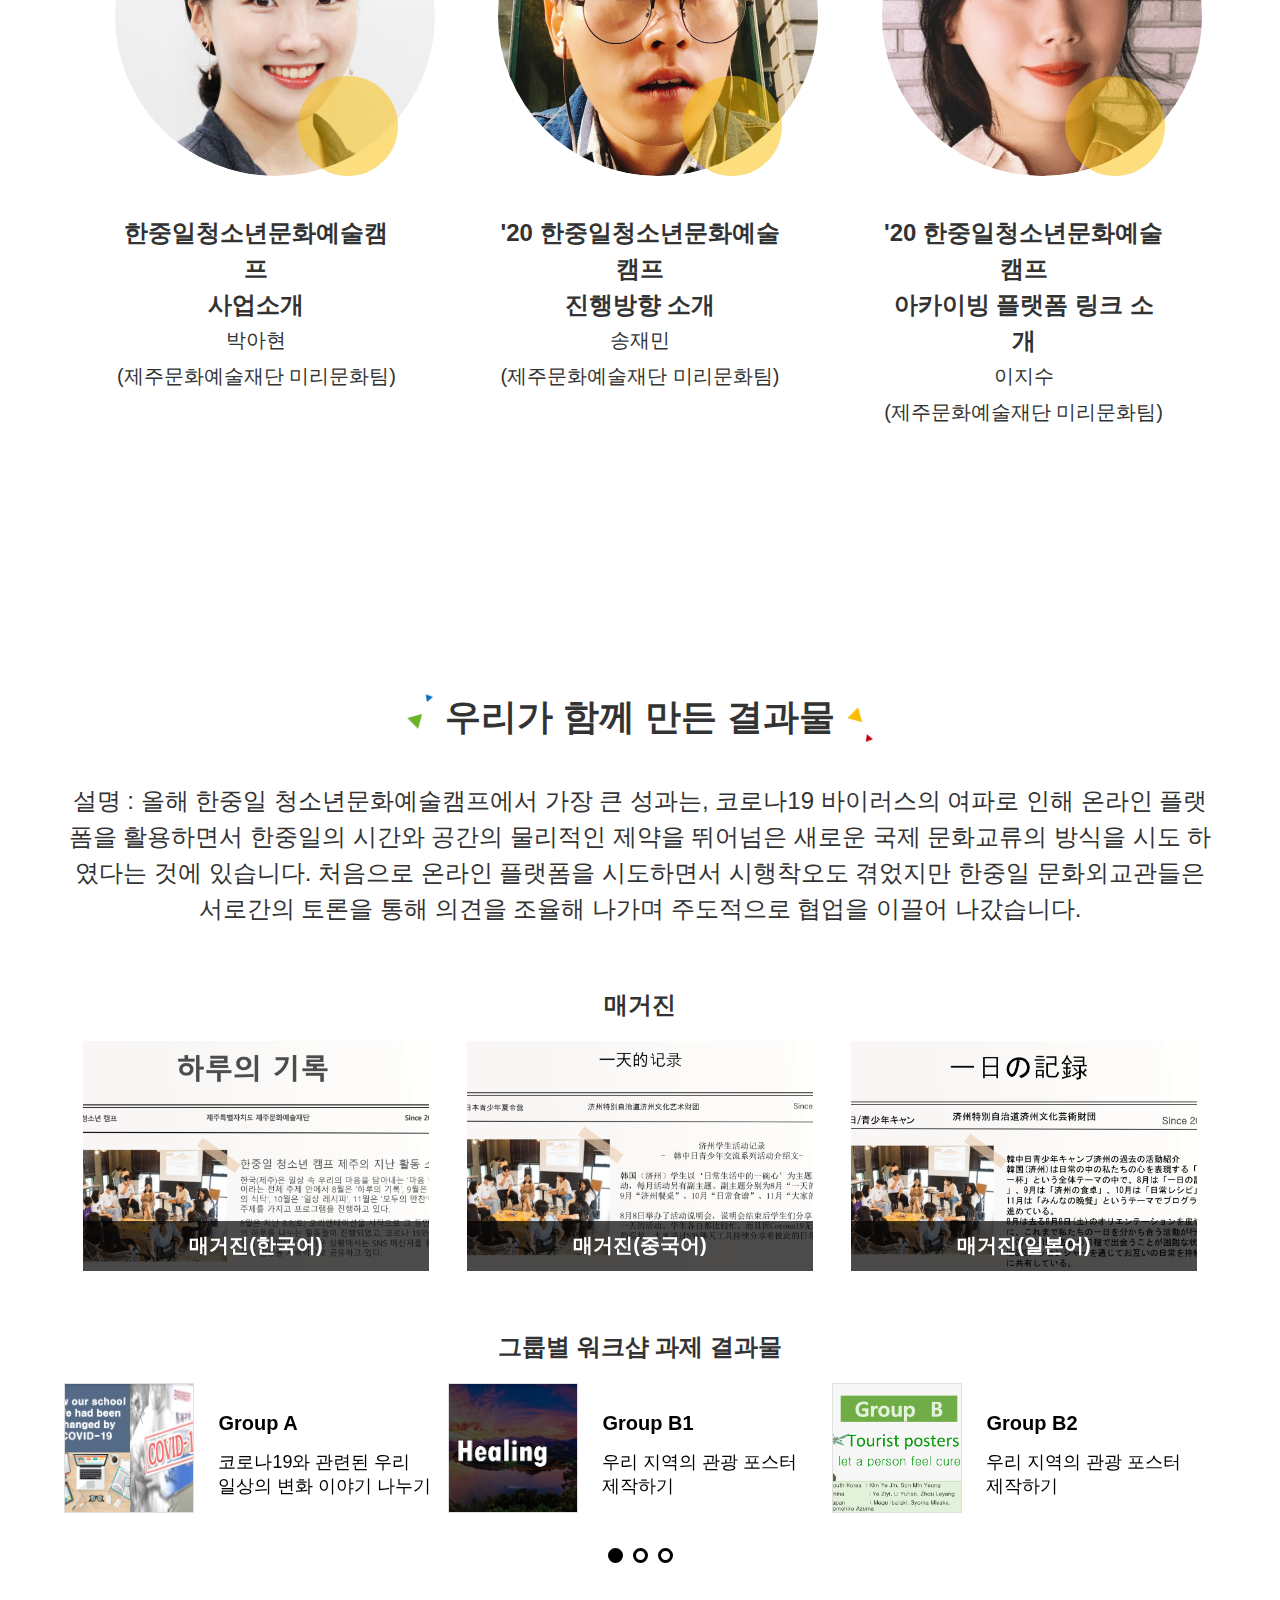
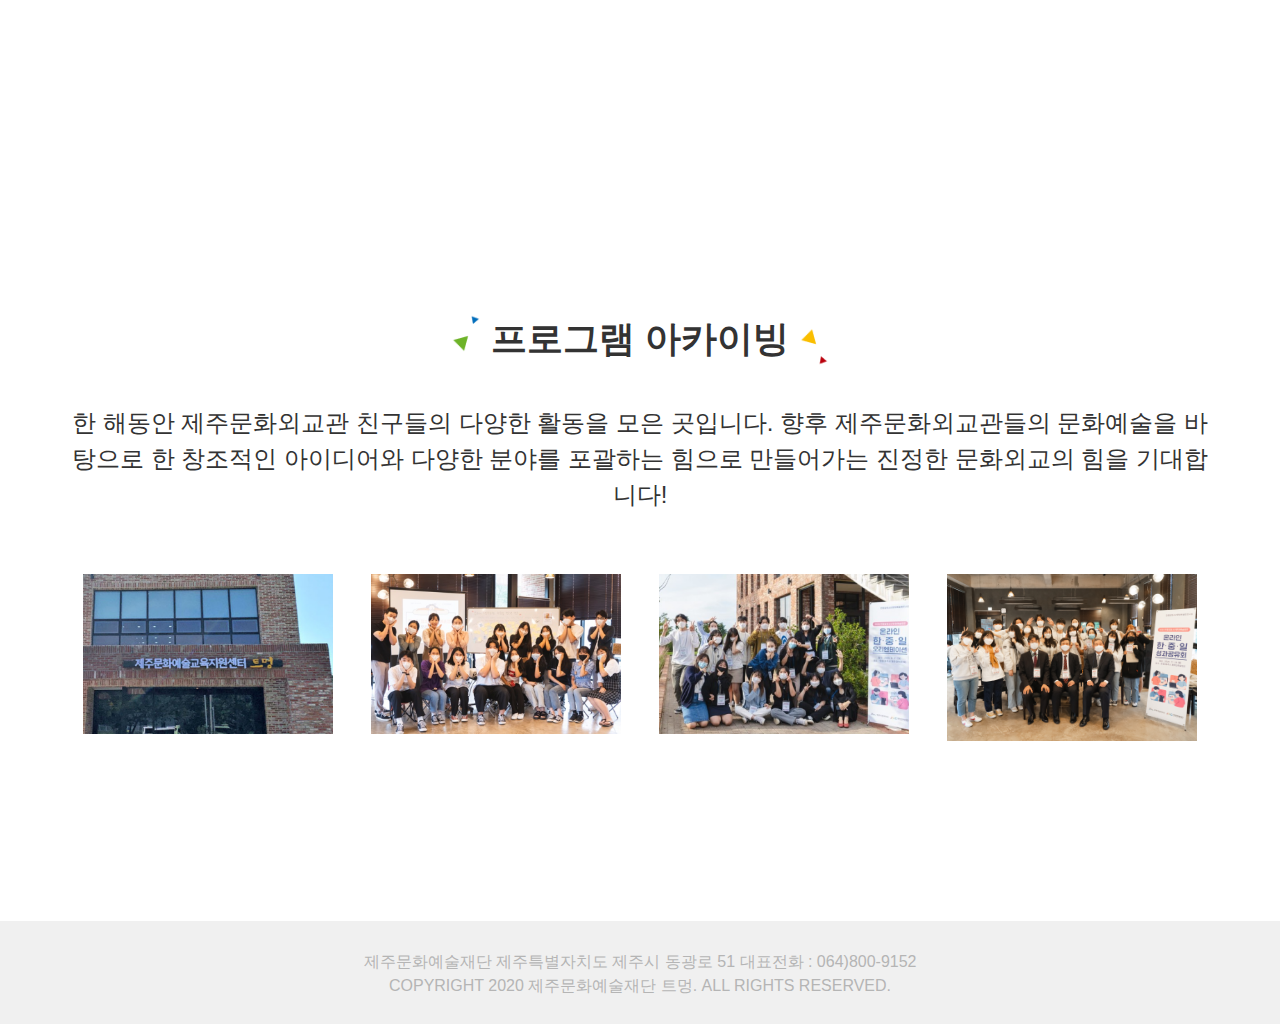
==== commit 476e9404: "update" ====
--- a/index.html
+++ b/index.html
@@ -180,111 +180,136 @@
         <div class="item-list">
           <div class="list">
             <div class="img">
-              <img src="assets/img/magazine01.png" alt="magazine01" />
-              <p class="title">매거진(한국어)</p>
+              <a href="assets/magazine/magazine-kr.pdf" target="_blank">
+                <img src="assets/img/magazine01.png" alt="magazine01" />
+                <p class="title">매거진(한국어)</p>
+              </a>
             </div>
           </div>
           <div class="list">
             <div class="img">
-              <img src="assets/img/magazine02.png" alt="magazine02" />
-              <p class="title">매거진(중국어)</p>
+              <a href="assets/magazine/magazine-ch.pdf" target="_blank">
+                <img src="assets/img/magazine02.png" alt="magazine02" />
+                <p class="title">매거진(중국어)</p>
+              </a>
             </div>
           </div>
 
           <div class="list">
             <div class="img">
-              <img src="assets/img/magazine03.png" alt="magazine03" />
-              <p class="title">매거진(일본어)</p>
+              <a href="assets/magazine/magazine-jp.pdf" target="_blank">
+                <img src="assets/img/magazine03.png" alt="magazine03" />
+                <p class="title">매거진(일본어)</p>
+              </a>
             </div>
           </div>
         </div>
         <!-- End item-list -->
-
         <div class="sub-title">그룹별 워크샵 과제 결과물</div>
         <div class="result-wrap">
           <div class="list">
-            <div class="img">
-              <img src="assets/img/img4.png" alt="img4" />
-            </div>
-            <div class="list-txt">
-              <p>Group A</p>
-              코로나19와 관련된 우리 <br />일상
-            </div>
-          </div>
-          <div class="list">
-            <div class="img">
-              <img src="assets/img/img5.png" alt="img5" />
-            </div>
-            <div class="list-txt">
-              <p>Group B</p>
-              우리 지역의 관광 포스터 <br />제작하기
-            </div>
-          </div>
-          <div class="list">
-            <div class="img">
-              <img src="assets/img/img6.png" alt="img6" />
-            </div>
-            <div class="list-txt">
-              <p>Group C</p>
-              우리 지역의 관광 포스터 <br />제작하기
-            </div>
-          </div>
-
-          <div class="list">
-            <div class="img">
-              <img src="assets/img/img4.png" alt="img4" />
-            </div>
-            <div class="list-txt">
-              <p>Group A</p>
-              코로나19와 관련된 우리 <br />일상
-            </div>
-          </div>
-          <div class="list">
-            <div class="img">
-              <img src="assets/img/img5.png" alt="img5" />
-            </div>
-            <div class="list-txt">
-              <p>Group B</p>
-              우리 지역의 관광 포스터 <br />제작하기
-            </div>
-          </div>
-          <div class="list">
-            <div class="img">
-              <img src="assets/img/img6.png" alt="img6" />
-            </div>
-            <div class="list-txt">
-              <p>Group C</p>
-              우리 지역의 관광 포스터 <br />제작하기
-            </div>
-          </div>
-
-          <div class="list">
-            <div class="img">
-              <img src="assets/img/img4.png" alt="img4" />
-            </div>
-            <div class="list-txt">
-              <p>Group A</p>
-              코로나19와 관련된 우리 <br />일상
-            </div>
-          </div>
-          <div class="list">
-            <div class="img">
-              <img src="assets/img/img5.png" alt="img5" />
-            </div>
-            <div class="list-txt">
-              <p>Group B</p>
-              우리 지역의 관광 포스터 <br />제작하기
-            </div>
-          </div>
-          <div class="list">
-            <div class="img">
-              <img src="assets/img/img6.png" alt="img6" />
-            </div>
-            <div class="list-txt">
-              <p>Group C</p>
-              우리 지역의 관광 포스터 <br />제작하기
-            </div>
-          </div>
+            <a href="assets/result/Group A.pdf" target="_blank">
+              <div class="img">
+                <img src="assets/img/GroupA.png" alt="GroupA" />
+              </div>
+              <div class="list-txt">
+                <p>Group A</p>
+                코로나19와 관련된 우리 <br>일상의 변화 이야기 나누기
+              </div>
+            </a>
+          </div>
+
+          <div class="list">
+            <a href="assets/result/Group B1.pdf" target="_blank">
+              <div class="img">
+                <img src="assets/img/GroupB1.png" alt="GroupB1" />
+              </div>
+              <div class="list-txt">
+                <p>Group B1</p>
+                우리 지역의 관광 포스터 <br>제작하기
+              </div>
+            </a>
+          </div>
+          <div class="list">
+            <a href="assets/result/Group B2.pdf" target="_blank">
+              <div class="img">
+                <img src="assets/img/GroupB2.png" alt="GroupB2" />
+              </div>
+              <div class="list-txt">
+                <p>Group B2</p>
+                우리 지역의 관광 포스터 <br>제작하기
+              </div>
+            </a>
+          </div>
+          <div class="list">
+            <a href="assets/result/Group B3.pdf" target="_blank">
+              <div class="img">
+                <img src="assets/img/GroupB3.png" alt="GroupB3" />
+              </div>
+              <div class="list-txt">
+                <p>Group B3</p>
+                우리 지역의 관광 포스터 <br>제작하기
+              </div>
+            </a>
+          </div>
+
+          <div class="list">
+            <a href="assets/result/Group C.pdf" target="_blank">
+              <div class="img">
+                <img src="assets/img/GroupC.png" alt="GroupC" />
+              </div>
+              <div class="list-txt">
+                <p>Group C</p>
+                우리 지역의 관광 포스터 <br>제작하기
+              </div>
+            </a>
+          </div>
+
+          <div class="list">
+            <a href="assets/result/Group D.pdf" target="_blank">
+              <div class="img">
+                <img src="assets/img/GroupD.png" alt="GroupD" />
+              </div>
+              <div class="list-txt">
+                <p>Group D</p>
+                나의 소울푸드 레시피 <br>제작하기
+              </div>
+            </a>
+          </div>
+          <div class="list">
+            <a href="assets/result/Group E.pdf" target="_blank">
+              <div class="img">
+                <img src="assets/img/GroupE.png" alt="GroupE" />
+              </div>
+              <div class="list-txt">
+                <p>Group E</p>
+                나의 소울푸드 레시피 <br>제작하기
+              </div>
+            </a>
+          </div>
+          <div class="list">
+            <a href="assets/result/Group F.pdf" target="_blank">
+              <div class="img">
+                <img src="assets/img/GroupF.png" alt="GroupF" />
+              </div>
+              <div class="list-txt">
+                <p>Group F</p>
+                나의 소울푸드 레시피 <br>제작하기
+              </div>
+            </a>
+          </div>
+          <div class="list">
+            <a href="assets/result/Group G.pdf" target="_blank">
+              <div class="img">
+                <img src="assets/img/GroupG.png" alt="GroupG" />
+              </div>
+              <div class="list-txt">
+                <p>Group G</p>
+                나의 소울푸드 레시피 <br>제작하기
+              </div>
+            </a>
+          </div>
+
 
           <!-- End result-wrap -->
 
@@ -301,81 +326,35 @@
           </div>
 
           <div class="list-wrap">
-            <div class="list">
+            <div class="list" onclick=modal1();>
               <div class="img"><img src="assets/img/thumb01.png" alt="thumb01" /></div>
             </div>
-            <div class="list">
+            <div class="list" onclick=modal2()>
               <div class="img"><img src="assets/img/thumb02.png" alt="thumb02" /></div>
             </div>
-            <div class="list">
+            <div class="list" onclick=modal3()>
               <div class="img"><img src="assets/img/thumb03.png" alt="thumb03" /></div>
             </div>
-            <div class="list">
+            <div class="list" onclick=modal4()>
               <div class="img"><img src="assets/img/thumb04.png" alt="thumb04" /></div>
             </div>
-
-            <div class="list">
-              <div class="img"><img src="assets/img/thumb01.png" alt="thumb01" /></div>
-            </div>
-            <div class="list">
-              <div class="img"><img src="assets/img/thumb02.png" alt="thumb02" /></div>
-            </div>
-            <div class="list">
-              <div class="img"><img src="assets/img/thumb03.png" alt="thumb03" /></div>
-            </div>
-            <div class="list">
-              <div class="img"><img src="assets/img/thumb04.png" alt="thumb04" /></div>
-            </div>
-
-            <div class="list">
-              <div class="img"><img src="assets/img/thumb03.png" alt="thumb03" /></div>
-            </div>
           </div>
           <!-- End item-list -->
         </div>
       </div>
-
-      <div class="modal">
-        <div class="modal-content">
-          <div class="modal-header">
-            <p class="tlt">성과 공유회</p>
-            <button type="button" class="close"></button>
-          </div>
-          <!-- End modal-header -->
-          <div class="modal-body">
-            <div class="photo-wrap">
-              <div class="photo">
-                <img src="assets/img/thumb04.png" alt="thumb04" />
-              </div>
-              <div class="photo">
-                <img src="assets/img/thumb03.png" alt="thumb04" />
-              </div>
-              <div class="photo">
-                <img src="assets/img/thumb02.png" alt="thumb04" />
-              </div>
-            </div>
-            <div class="page-wrap">
-              <div class="page-num">
-                <div class="num">1</div>
-                <div class="num">2</div>
-                <div class="num">3</div>
-              </div>
-              <div class="total-page">/ 10</div>
-            </div>
-          </div>
-          <!-- End modal-body -->
-        </div>
-      </div>
-      <!-- End modal -->
-
   </main>
   <!-- End #main -->
+  <iframe id="modal1" class="modal-wrap" src="modal/modal1.html"></iframe>
+  <iframe id="modal2" class="modal-wrap" src="modal/modal2.html"></iframe>
+  <iframe id="modal3" class="modal-wrap" src="modal/modal3.html"></iframe>
+  <iframe id="modal4" class="modal-wrap" src="modal/modal4.html"></iframe>
+
   <div id="top"><i class="fa fa-chevron-up" aria-hidden="true"></i></div>
   <!-- ======= Footer ======= -->
   <footer id="footer">
     <div class="container">
       <div class="foot-info">
-        제주특별자치도 제주시 제주대학로 29 | 대표전화 : 064-000-000 | FAX : 064-000-0000<br />
+        제주문화예술재단 제주특별자치도 제주시 동광로 51 대표전화 : 064)800-9152<br>
         COPYRIGHT 2020 제주문화예술재단 트멍. ALL RIGHTS RESERVED.
       </div>
 
@@ -431,21 +410,12 @@
       arrows: false,
       responsive: [
         {
-          breakpoint: 480,
+          breakpoint: 1030,
           settings: {
-            slidesToShow: 1,
-            slidesToScroll: 1
+            slidesToShow: 2,
+            slidesToScroll: 2,
           }
-        }
-      ]
-    });
-
-    $('.list-wrap').slick({
-      slidesToShow: 4,
-      slidesToScroll: 4,
-      dots: true,
-      arrows: false,
-      responsive: [
+        },
         {
           breakpoint: 480,
           settings: {
@@ -456,30 +426,48 @@
       ]
     });
 
-    $('.list-wrap .list').click(function () {
-      $('.modal').show();
-    });
-    $('.modal .close').click(function () {
-      $('.modal').hide();
-    })
-
-    $('.photo-wrap').slick({
-      dots: false,
-      arrows: true,
-      slidesToShow: 1,
-      slidesToScroll: 1,
-      asNavFor: '.page-num',
-    });
-
-    $('.page-num').slick({
+    $('.list-wrap').slick({
+      slidesToShow: 4,
+      slidesToScroll: 4,
       dots: false,
       arrows: false,
-      slidesToShow: 1,
-      slidesToScroll: 1,
-      asNavFor: '.photo-wrap',
+      responsive: [
+        {
+          breakpoint: 480,
+          settings: {
+            dots: true,
+            slidesToShow: 1,
+            slidesToScroll: 1
+          }
+        }
+      ]
     });
 
 
+    function modal1() {
+      var iframe1 = document.getElementById('modal1');
+      iframe1.style.display = 'block';
+    }
+    function modal2() {
+      var iframe2 = document.getElementById('modal2');
+      iframe2.style.display = 'block';
+    }
+    function modal3() {
+      var iframe1 = document.getElementById('modal3');
+      iframe1.style.display = 'block';
+    }
+    function modal4() {
+      var iframe1 = document.getElementById('modal4');
+      iframe1.style.display = 'block';
+    }
+
+    $('.modal .close').click(function () {
+      $('.modal-wrap').hide();
+    })
+
+
+
+
 
   </script>
 
--- a/assets/css/common.css
+++ b/assets/css/common.css
@@ -417,6 +417,16 @@
 }
 /* End Footer */
 
+@media (max-width: 1024px) {
+  #header .container .nav-menu a {
+    font-size: 18px;
+    padding: 0 20px;
+  }
+  #header .container .select-menu {
+    width: 180px;
+  }
+}
+
 @media (max-width: 1000px) {
   #header .container .nav-menu {
     display: none;
@@ -442,9 +452,12 @@
     top: 25px;
     right: 15px;
   }
+  #footer .container {
+    width: 96%;
+  }
 
   #footer .container .foot-info {
-    font-size: 12px;
+    font-size: 11px;
     line-height: 18px;
     /* margin-bottom: 16px; */
   }
--- a/assets/css/style.css
+++ b/assets/css/style.css
@@ -182,19 +182,29 @@
   position: relative;
   padding: 0 19px;
   cursor: pointer;
+  height: 230px;
 }
 .item-list .list:focus {
   outline: none;
 }
+.item-list .list a {
+  position: relative;
+  display: block;
+  width: 100%;
+  height: 100%;
+}
 .item-list .list .img {
   width: 100%;
+  height: 100%;
 }
 .item-list .list .img img {
   width: 100%;
+  height: 100%;
+  object-fit: cover;
 }
 .item-list .list .title {
   display: block;
-  width: calc(100% - 38px);
+  width: 100%;
   height: 50px;
   line-height: 50px;
   background: rgba(0, 0, 0, 0.7);
@@ -203,7 +213,7 @@
   text-align: center;
   font-weight: 700;
   position: absolute;
-  left: 19px;
+  left: 0;
   bottom: 0;
 }
 .slick-dots {
@@ -236,12 +246,22 @@
   outline: none;
 }
 
+.result-wrap .list a {
+  display: block;
+  color: #000;
+}
 .result-wrap .list .img {
   width: 130px;
   height: 130px;
   display: inline-block;
   vertical-align: top;
   margin-right: 20px;
+  border: 1px solid #dfdfdf;
+}
+.result-wrap .list .img img {
+  width: 100%;
+  height: 100%;
+  object-fit: cover;
 }
 .result-wrap .list .list-txt {
   display: inline-block;
@@ -288,6 +308,16 @@
   bottom: 0;
 }
 
+.modal-wrap {
+  width: 100%;
+  height: 100%;
+  position: fixed;
+  left: 0;
+  top: 0;
+  z-index: 10;
+  display: none;
+}
+
 .modal {
   width: 100%;
   height: 100%;
@@ -296,12 +326,11 @@
   top: 0;
   background: rgba(0, 0, 0, 0.8);
   z-index: 10;
-  display: none;
+  /* display: none; */
 }
 .modal .modal-content {
   width: 80%;
   max-width: 1200px;
-  margin: auto;
   position: absolute;
   left: 50%;
   top: 50%;
@@ -332,8 +361,8 @@
   line-height: 40px;
 }
 
-.modal .modal-body .photo-wrap .slick-list {
-  /* max-height: 800px; */
+.modal .modal-body .photo-wrap .photo {
+  max-height: 800px;
   height: 70vh;
 }
 .modal .modal-body .photo-wrap .photo img {
@@ -342,12 +371,12 @@
   object-fit: cover;
 }
 .modal .modal-body .photo-wrap .slick-arrow {
-  width: 28px;
-  height: 28px;
+  width: 18px;
+  height: 18px;
   background-color: transparent;
   border: none;
   background-repeat: no-repeat;
-  background-size: 28px;
+  background-size: 18px;
   background-position: center;
   font-size: 0;
   position: absolute;
@@ -366,35 +395,16 @@
 .page-wrap {
   position: absolute;
   left: 50%;
-  bottom: -50px;
+  bottom: -57px;
   transform: translateX(-50%);
-  font-size: 0;
+  width: 70px;
+  height: 30px;
+}
+.page-wrap .page-num {
+  font-weight: 700;
+  text-align: center;
+  font-size: 20px;
   color: #fff;
-  line-height: 30px;
-}
-.page-wrap .page-num {
-  font-weight: 700;
-  width: 30px;
-  height: 30px;
-  overflow: hidden;
-  display: inline-block;
-  vertical-align: top;
-  text-align: center;
-  font-size: 20px;
-}
-.page-wrap .page-num .num {
-  display: inline-block;
-  width: 30px;
-  height: 30px;
-  line-height: 30px;
-  vertical-align: top;
-}
-.page-wrap .total-page {
-  display: inline-block;
-  vertical-align: top;
-  line-height: 32px;
-  height: 30px;
-  font-size: 20px;
 }
 
 @media (max-width: 1024px) {
@@ -411,6 +421,9 @@
     top: 167px;
     right: 20px;
   }
+  .item-wrap .item .info {
+    font-size: 22px;
+  }
   .item-wrap .item .img {
     width: 100%;
     height: 267px;
@@ -420,6 +433,9 @@
   }
   .item-list .list .title {
     font-size: 22px;
+  }
+  .list-wrap .list {
+    padding: 0 10px;
   }
 }
 
@@ -443,7 +459,6 @@
   }
   .item-list .list .title {
     font-size: 20px;
-    line-height: 30px;
   }
 }
 
@@ -487,6 +502,9 @@
   .section .container .txt {
     font-size: 14px;
     line-height: 21px;
+  }
+  .section .container .sub-title {
+    font-size: 20px;
   }
   .item-wrap {
     margin-top: 31px;
